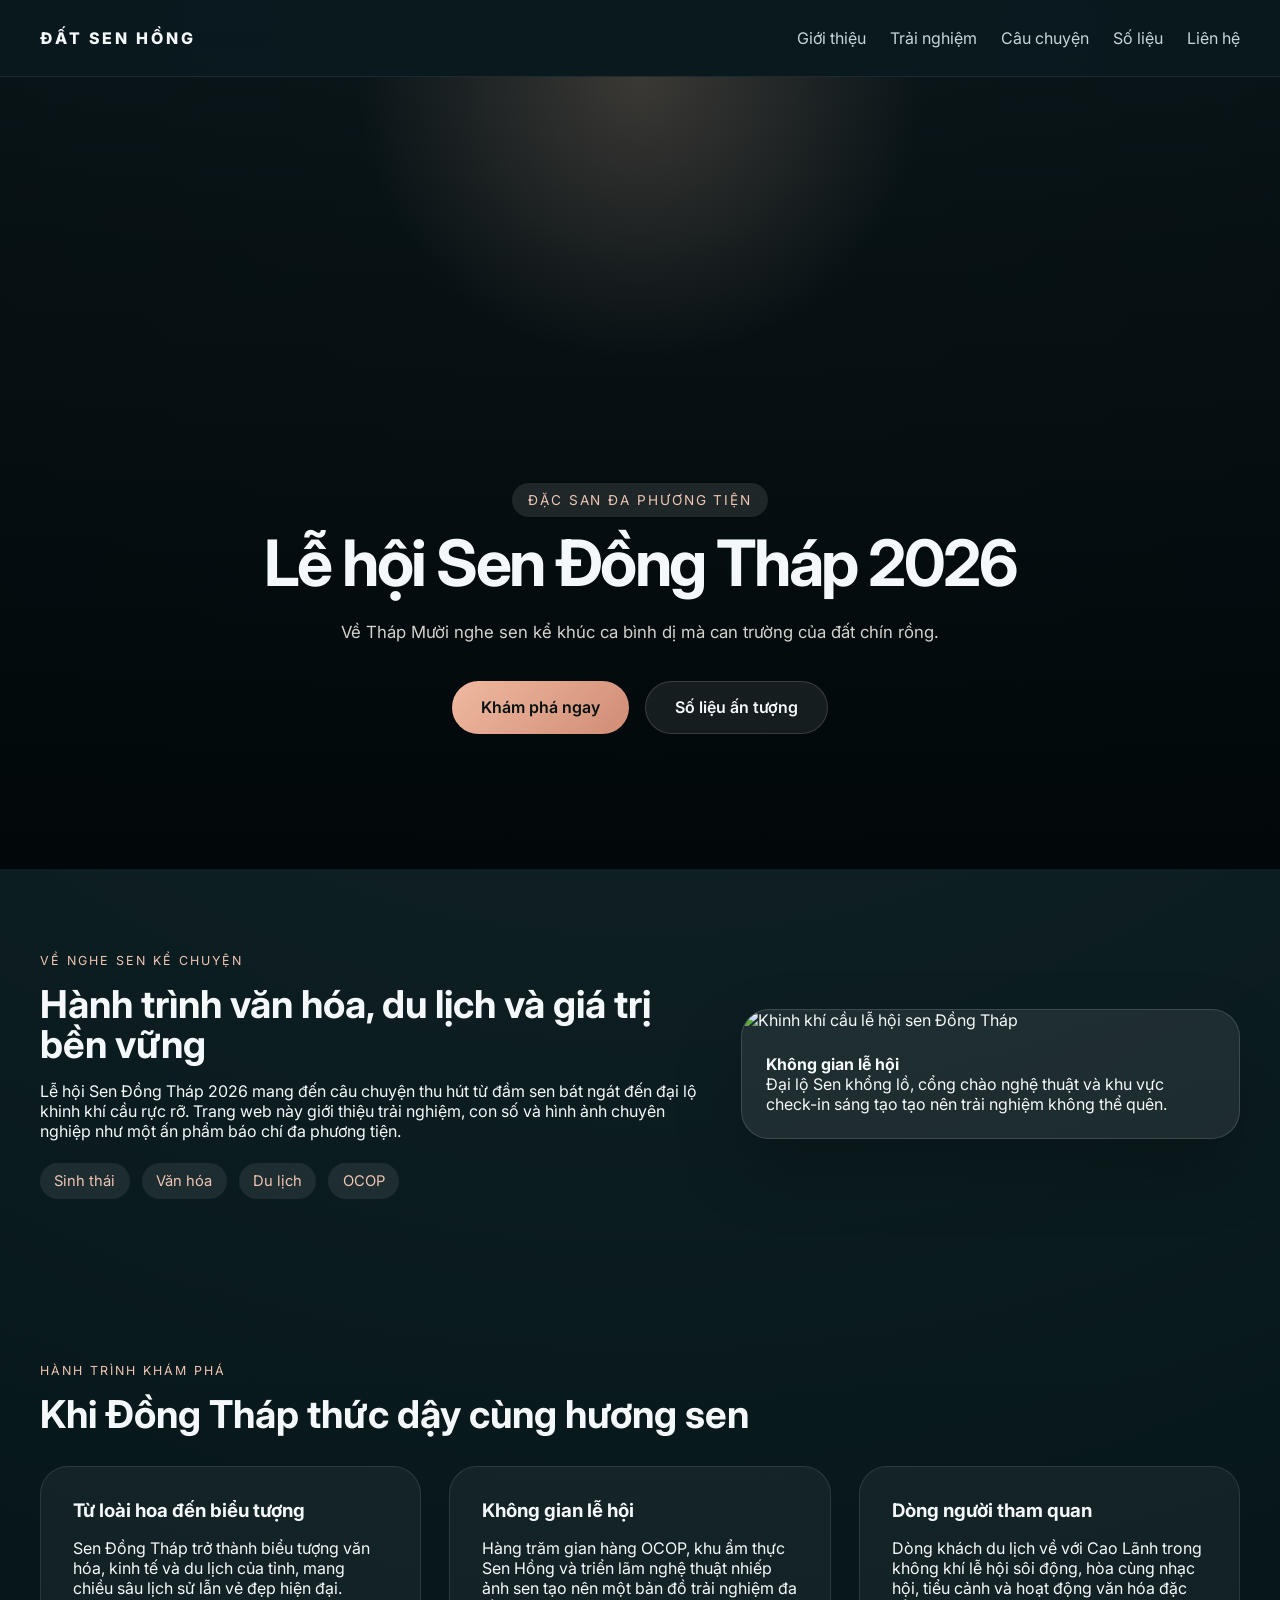
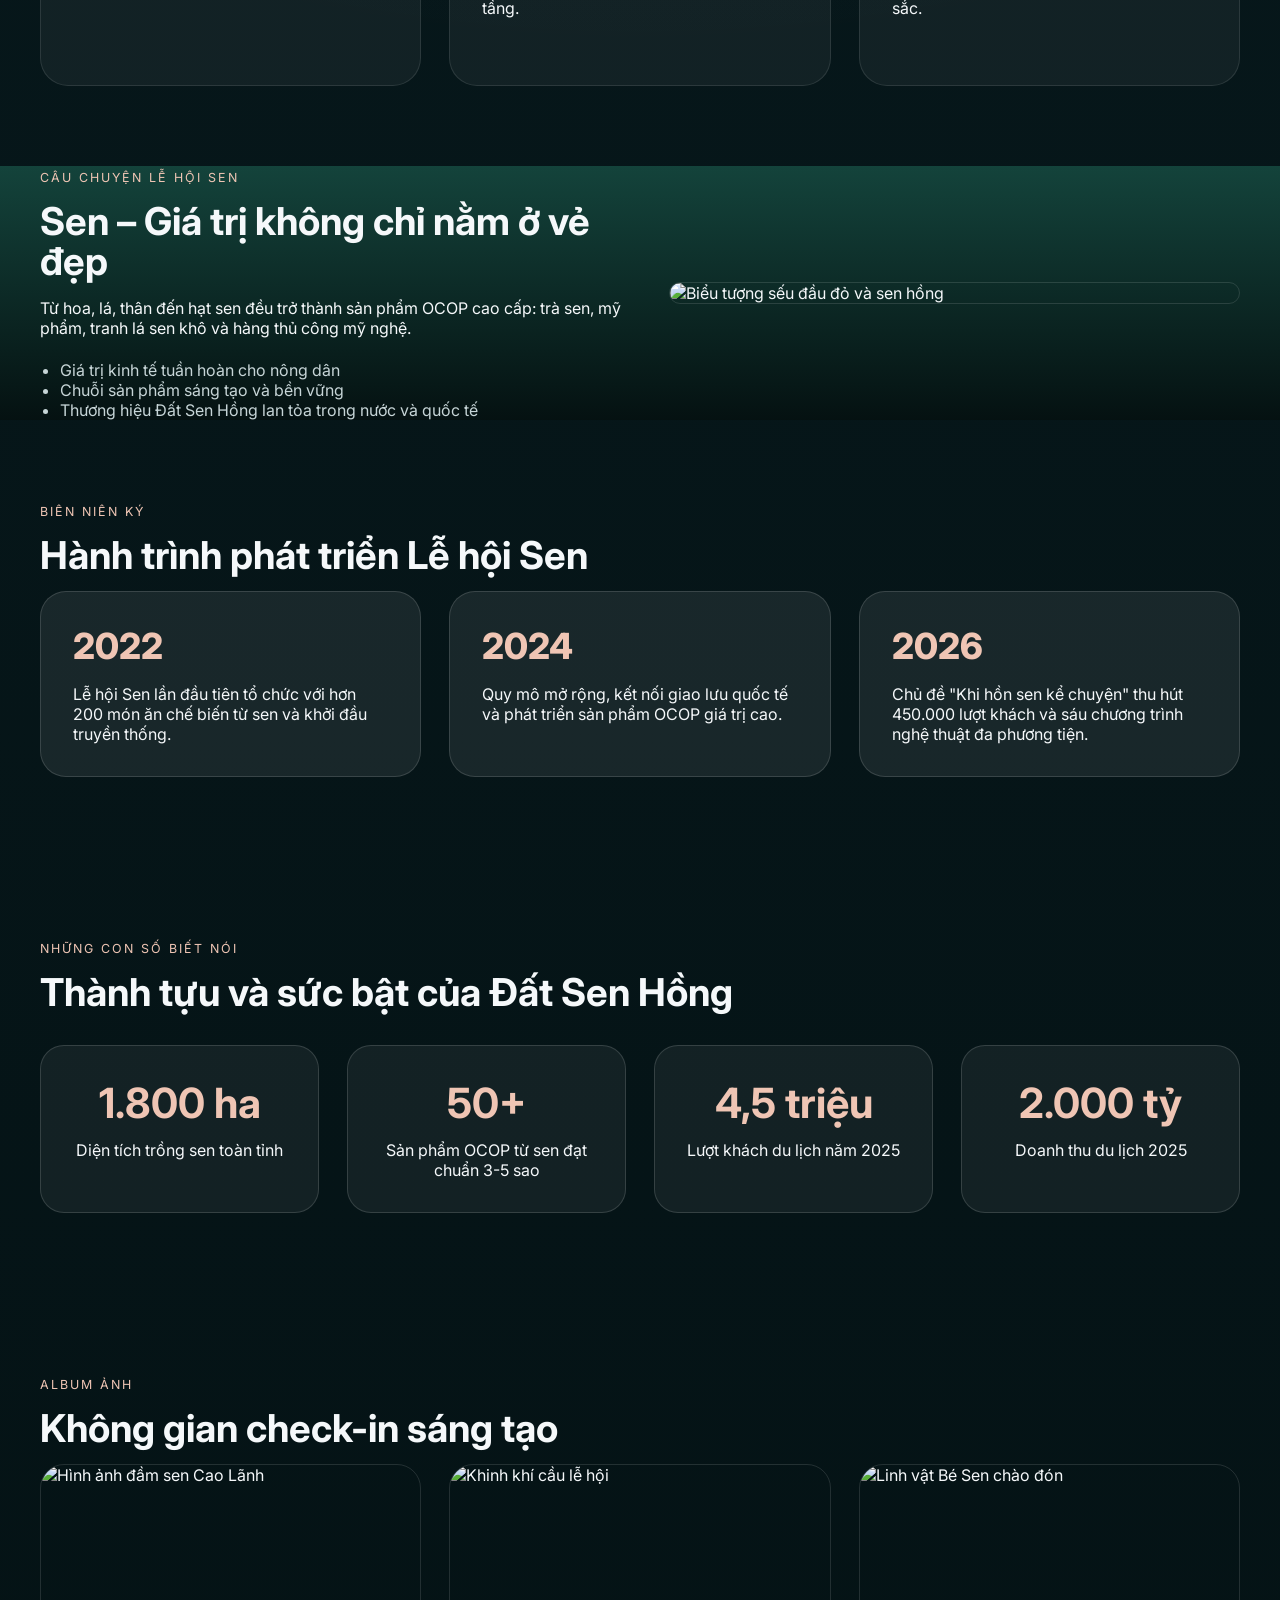
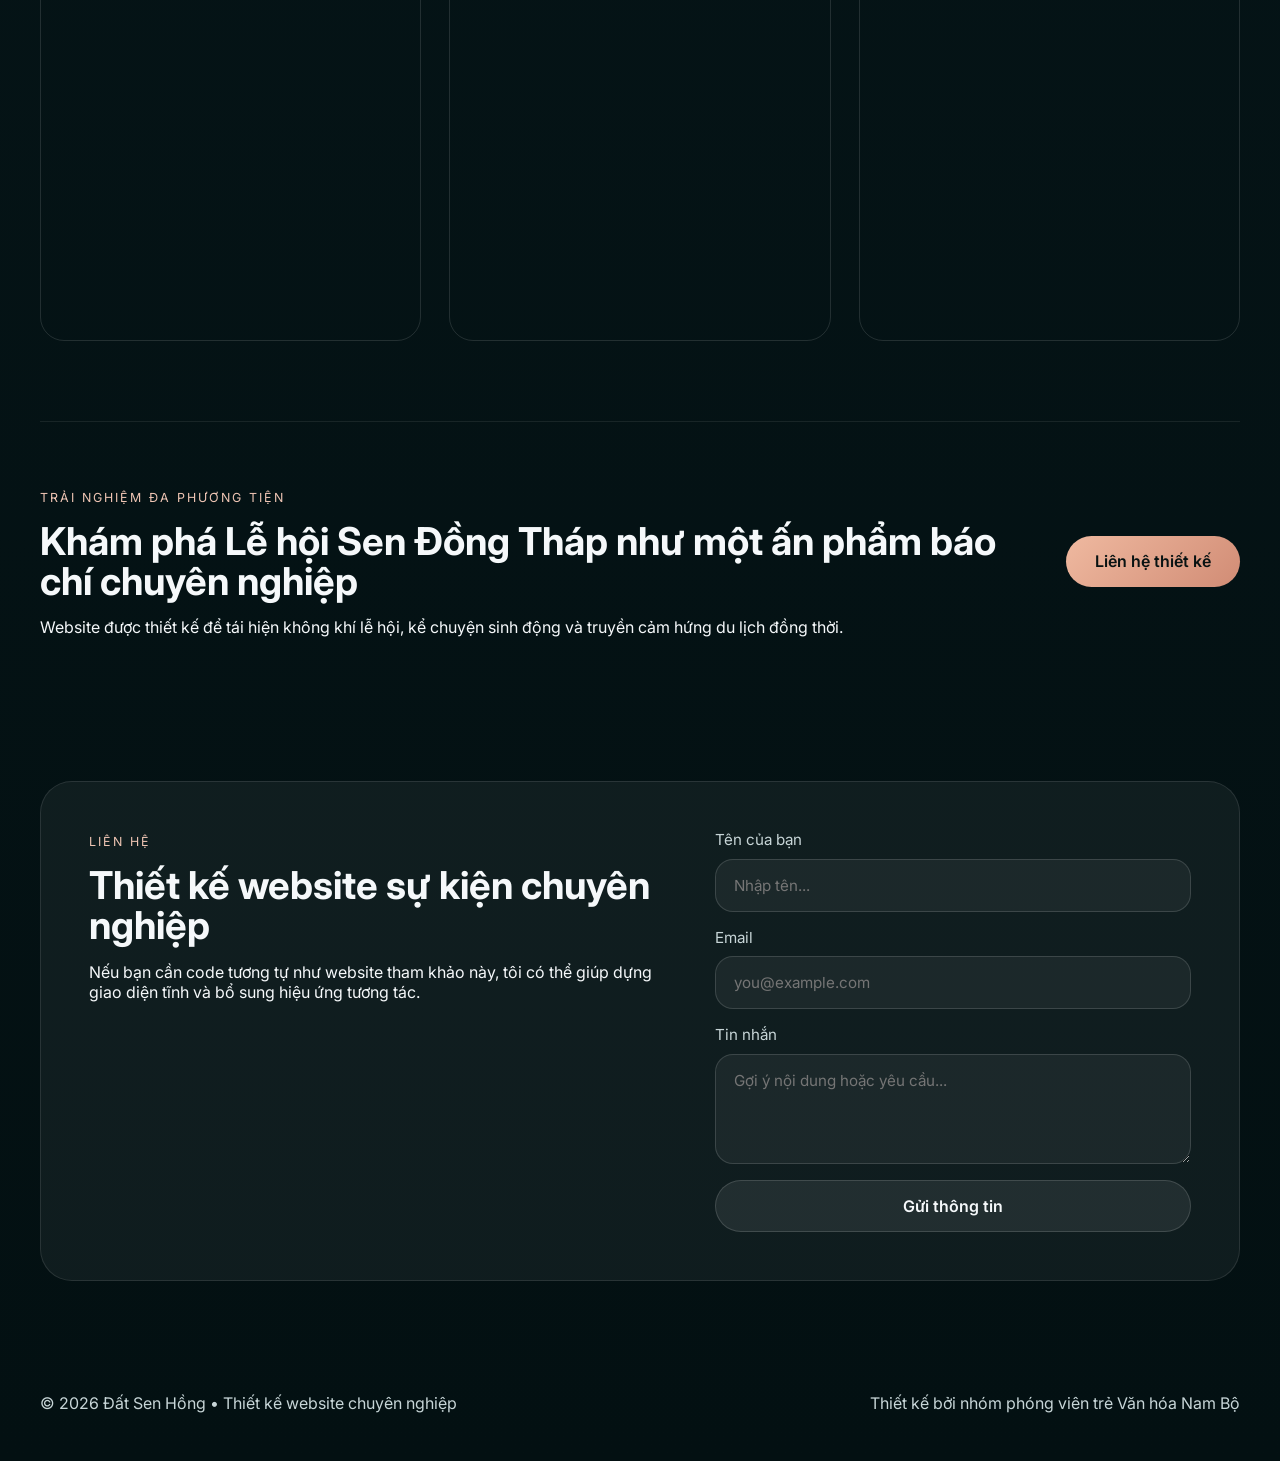
==== index.html @ de58452d "Add files via upload" ====
<!DOCTYPE html>
<html lang="vi">
<head>
  <meta charset="UTF-8" />
  <meta name="viewport" content="width=device-width, initial-scale=1.0" />
  <title>Lễ hội Sen Đồng Tháp 2026</title>
  <link rel="preconnect" href="https://fonts.googleapis.com" />
  <link rel="preconnect" href="https://fonts.gstatic.com" crossorigin />
  <link href="https://fonts.googleapis.com/css2?family=Inter:wght@400;500;600;700;800&display=swap" rel="stylesheet" />
  <link rel="stylesheet" href="styles.css" />
</head>
<body>
  <header class="site-header">
    <div class="container header-inner">
      <a class="brand" href="#top">ĐẤT SEN HỒNG</a>
      <nav class="site-nav" aria-label="Main navigation">
        <a href="#about">Giới thiệu</a>
        <a href="#experience">Trải nghiệm</a>
        <a href="#stories">Câu chuyện</a>
        <a href="#stats">Số liệu</a>
        <a href="#contact">Liên hệ</a>
      </nav>
      <button class="nav-toggle" aria-label="Mở menu">☰</button>
    </div>
  </header>

  <main>
    <section class="hero" id="top">
      <div class="hero-overlay"></div>
      <div class="container hero-content">
        <span class="eyebrow">ĐẶC SAN ĐA PHƯƠNG TIỆN</span>
        <h1>Lễ hội Sen Đồng Tháp 2026</h1>
        <p>Về Tháp Mười nghe sen kể khúc ca bình dị mà can trường của đất chín rồng.</p>
        <div class="hero-actions">
          <a class="button button-primary" href="#about">Khám phá ngay</a>
          <a class="button button-secondary" href="#stats">Số liệu ấn tượng</a>
        </div>
      </div>
    </section>

    <section class="intro container" id="about">
      <div class="intro-grid">
        <div>
          <span class="section-label">Về nghe sen kể chuyện</span>
          <h2>Hành trình văn hóa, du lịch và giá trị bền vững</h2>
          <p>Lễ hội Sen Đồng Tháp 2026 mang đến câu chuyện thu hút từ đầm sen bát ngát đến đại lộ khinh khí cầu rực rỡ. Trang web này giới thiệu trải nghiệm, con số và hình ảnh chuyên nghiệp như một ấn phẩm báo chí đa phương tiện.</p>
          <div class="tag-list">
            <span>Sinh thái</span>
            <span>Văn hóa</span>
            <span>Du lịch</span>
            <span>OCOP</span>
          </div>
        </div>
        <div class="intro-card">
          <img src="https://l-h-i-sen-ng-th-p-2026-286482501225.asia-southeast1.run.app/src/assets/images/lotus_boulevard_balloons_1782563256291.jpg" alt="Khinh khí cầu lễ hội sen Đồng Tháp" />
          <div class="intro-card-text">
            <strong>Không gian lễ hội</strong>
            <p>Đại lộ Sen khổng lồ, cổng chào nghệ thuật và khu vực check-in sáng tạo tạo nên trải nghiệm không thể quên.</p>
          </div>
        </div>
      </div>
    </section>

    <section class="feature container" id="experience">
      <div class="feature-header">
        <span class="section-label">Hành trình khám phá</span>
        <h2>Khi Đồng Tháp thức dậy cùng hương sen</h2>
      </div>
      <div class="feature-cards">
        <article class="card">
          <h3>Từ loài hoa đến biểu tượng</h3>
          <p>Sen Đồng Tháp trở thành biểu tượng văn hóa, kinh tế và du lịch của tỉnh, mang chiều sâu lịch sử lẫn vẻ đẹp hiện đại.</p>
        </article>
        <article class="card">
          <h3>Không gian lễ hội</h3>
          <p>Hàng trăm gian hàng OCOP, khu ẩm thực Sen Hồng và triển lãm nghệ thuật nhiếp ảnh sen tạo nên một bản đồ trải nghiệm đa tầng.</p>
        </article>
        <article class="card">
          <h3>Dòng người tham quan</h3>
          <p>Dòng khách du lịch về với Cao Lãnh trong không khí lễ hội sôi động, hòa cùng nhạc hội, tiểu cảnh và hoạt động văn hóa đặc sắc.</p>
        </article>
      </div>
    </section>

    <section class="story-panel">
      <div class="container story-grid">
        <div>
          <span class="section-label">Câu chuyện Lễ hội Sen</span>
          <h2>Sen – Giá trị không chỉ nằm ở vẻ đẹp</h2>
          <p>Từ hoa, lá, thân đến hạt sen đều trở thành sản phẩm OCOP cao cấp: trà sen, mỹ phẩm, tranh lá sen khô và hàng thủ công mỹ nghệ.</p>
          <ul>
            <li>Giá trị kinh tế tuần hoàn cho nông dân</li>
            <li>Chuỗi sản phẩm sáng tạo và bền vững</li>
            <li>Thương hiệu Đất Sen Hồng lan tỏa trong nước và quốc tế</li>
          </ul>
        </div>
        <div class="story-image">
          <img src="https://l-h-i-sen-ng-th-p-2026-286482501225.asia-southeast1.run.app/src/assets/images/tram_chim_crane_1782563224842.jpg" alt="Biểu tượng sếu đầu đỏ và sen hồng" />
        </div>
      </div>
    </section>

    <section class="timeline container" id="stories">
      <span class="section-label">Biên niên ký</span>
      <h2>Hành trình phát triển Lễ hội Sen</h2>
      <div class="timeline-grid">
        <div class="timeline-item">
          <span>2022</span>
          <p>Lễ hội Sen lần đầu tiên tổ chức với hơn 200 món ăn chế biến từ sen và khởi đầu truyền thống.</p>
        </div>
        <div class="timeline-item">
          <span>2024</span>
          <p>Quy mô mở rộng, kết nối giao lưu quốc tế và phát triển sản phẩm OCOP giá trị cao.</p>
        </div>
        <div class="timeline-item">
          <span>2026</span>
          <p>Chủ đề "Khi hồn sen kể chuyện" thu hút 450.000 lượt khách và sáu chương trình nghệ thuật đa phương tiện.</p>
        </div>
      </div>
    </section>

    <section class="stats container" id="stats">
      <div class="stats-header">
        <span class="section-label">Những con số biết nói</span>
        <h2>Thành tựu và sức bật của Đất Sen Hồng</h2>
      </div>
      <div class="stats-grid">
        <article class="stat-card">
          <strong>1.800 ha</strong>
          <p>Diện tích trồng sen toàn tỉnh</p>
        </article>
        <article class="stat-card">
          <strong>50+</strong>
          <p>Sản phẩm OCOP từ sen đạt chuẩn 3-5 sao</p>
        </article>
        <article class="stat-card">
          <strong>4,5 triệu</strong>
          <p>Lượt khách du lịch năm 2025</p>
        </article>
        <article class="stat-card">
          <strong>2.000 tỷ</strong>
          <p>Doanh thu du lịch 2025</p>
        </article>
      </div>
    </section>

    <section class="gallery container">
      <span class="section-label">Album ảnh</span>
      <h2>Không gian check-in sáng tạo</h2>
      <div class="gallery-grid">
        <img src="https://picsum.photos/seed/gall1/500/650" alt="Hình ảnh đầm sen Cao Lãnh" />
        <img src="https://picsum.photos/seed/gall2/500/650" alt="Khinh khí cầu lễ hội" />
        <img src=" "  " " alt="Linh vật Bé Sen chào đón" />
      </div>
    </section>

    <section class="cta container">
      <div>
        <span class="section-label">Trải nghiệm đa phương tiện</span>
        <h2>Khám phá Lễ hội Sen Đồng Tháp như một ấn phẩm báo chí chuyên nghiệp</h2>
        <p>Website được thiết kế để tái hiện không khí lễ hội, kể chuyện sinh động và truyền cảm hứng du lịch đồng thời.</p>
      </div>
      <a class="button button-primary" href="#contact">Liên hệ thiết kế</a>
    </section>

    <section class="contact container" id="contact">
      <div class="contact-panel">
        <div>
          <span class="section-label">Liên hệ</span>
          <h2>Thiết kế website sự kiện chuyên nghiệp</h2>
          <p>Nếu bạn cần code tương tự như website tham khảo này, tôi có thể giúp dựng giao diện tĩnh và bổ sung hiệu ứng tương tác.</p>
        </div>
        <form class="contact-form">
          <label>
            Tên của bạn
            <input type="text" placeholder="Nhập tên..." />
          </label>
          <label>
            Email
            <input type="email" placeholder="you@example.com" />
          </label>
          <label>
            Tin nhắn
            <textarea rows="4" placeholder="Gợi ý nội dung hoặc yêu cầu..."></textarea>
          </label>
          <button class="button button-secondary" type="submit">Gửi thông tin</button>
        </form>
      </div>
    </section>
  </main>

  <footer class="site-footer">
    <div class="container footer-inner">
      <p>© 2026 Đất Sen Hồng • Thiết kế website chuyên nghiệp</p>
      <p>Thiết kế bởi nhóm phóng viên trẻ Văn hóa Nam Bộ</p>
    </div>
  </footer>
  <script src="script.js"></script>
</body>
</html>
---- styles.css ----
:root {
  color-scheme: dark;
  --bg: #061416;
  --surface: rgba(255, 255, 255, 0.08);
  --surface-strong: rgba(255, 255, 255, 0.12);
  --text: #f5f8fa;
  --muted: #c7d5d7;
  --accent: #d79b8e;
  --accent-strong: #efc5b4;
  --accent-dark: #2a6f54;
  --border: rgba(255, 255, 255, 0.14);
  font-family: 'Inter', system-ui, BlinkMacSystemFont, 'Segoe UI', sans-serif;
}

* {
  box-sizing: border-box;
}

html {
  scroll-behavior: smooth;
}

body {
  margin: 0;
  min-height: 100vh;
  background: radial-gradient(circle at top, rgba(255, 255, 255, 0.06), transparent 36%),
    linear-gradient(180deg, #081a1e 0%, #031012 100%);
  color: var(--text);
}

img {
  max-width: 100%;
  display: block;
}

button,
input,
textarea {
  font: inherit;
}

.container {
  width: min(1200px, calc(100% - 2rem));
  margin: 0 auto;
}

.site-header {
  position: sticky;
  top: 0;
  z-index: 20;
  backdrop-filter: blur(18px);
  background: rgba(7, 22, 27, 0.75);
  border-bottom: 1px solid rgba(255, 255, 255, 0.08);
}

.header-inner {
  display: flex;
  align-items: center;
  justify-content: space-between;
  min-height: 76px;
}

.brand {
  text-decoration: none;
  font-weight: 800;
  letter-spacing: 0.18em;
  text-transform: uppercase;
  color: var(--text);
}

.site-nav {
  display: flex;
  gap: 1.5rem;
}

.site-nav a {
  color: var(--muted);
  text-decoration: none;
  transition: color 0.2s ease;
}

.site-nav a:hover {
  color: var(--accent-strong);
}

.nav-toggle {
  display: none;
  border: none;
  background: none;
  color: var(--text);
  font-size: 1.35rem;
  cursor: pointer;
}

.hero {
  position: relative;
  min-height: 88vh;
  display: grid;
  place-items: center;
  overflow: hidden;
  background: linear-gradient(180deg, rgba(3, 10, 14, 0.6), rgba(1, 7, 9, 0.96)),
    url('https://l-h-i-sen-ng-th-p-2026-286482501225.asia-southeast1.run.app/src/assets/images/lotus_boulevard_balloons_1782563256291.jpg') center/cover no-repeat;
}

.hero::before {
  content: '';
  position: absolute;
  inset: 0;
  background: radial-gradient(circle at top center, rgba(232, 184, 153, 0.22), transparent 28%);
}

.hero-content {
  position: relative;
  text-align: center;
  max-width: 760px;
  z-index: 1;
}

.eyebrow {
  display: inline-flex;
  padding: 0.55rem 1rem;
  border-radius: 999px;
  background: rgba(255, 255, 255, 0.1);
  color: var(--accent-strong);
  font-size: 0.85rem;
  letter-spacing: 0.14em;
  text-transform: uppercase;
  margin-bottom: 1rem;
}

.hero h1 {
  margin: 0;
  font-size: clamp(2.9rem, 5vw, 4.4rem);
  line-height: 0.95;
  letter-spacing: -0.04em;
}

.hero p {
  margin: 1.5rem auto 2rem;
  max-width: 640px;
  color: rgba(247, 243, 237, 0.86);
  line-height: 1.9;
  font-size: 1.05rem;
}

.hero-actions {
  display: flex;
  flex-wrap: wrap;
  justify-content: center;
  gap: 1rem;
}

.button {
  display: inline-flex;
  align-items: center;
  justify-content: center;
  border-radius: 999px;
  padding: 0.95rem 1.8rem;
  text-decoration: none;
  font-weight: 600;
  transition: transform 0.2s ease, box-shadow 0.2s ease;
}

.button:hover {
  transform: translateY(-2px);
}

.button-primary {
  background: linear-gradient(135deg, #efb9a0 0%, #d18c75 100%);
  color: #071212;
}

.button-secondary {
  background: rgba(255, 255, 255, 0.08);
  color: var(--text);
  border: 1px solid rgba(255, 255, 255, 0.14);
}

.section-label {
  display: inline-flex;
  text-transform: uppercase;
  letter-spacing: 0.16em;
  color: var(--accent-strong);
  font-size: 0.78rem;
  margin-bottom: 1rem;
}

h2 {
  margin: 0 0 1rem;
  font-size: clamp(2rem, 3vw, 3rem);
  line-height: 1.05;
}

p {
  margin: 0;
}

.intro,
.feature,
.timeline,
.stats,
.gallery,
.contact {
  padding: 5rem 0;
}

.intro-grid,
.story-grid,
.feature-cards,
.stats-grid,
.gallery-grid,
.timeline-grid {
  display: grid;
  gap: 1.75rem;
}

.intro-grid {
  grid-template-columns: 1.35fr 1fr;
  align-items: center;
}

.intro-card {
  background: var(--surface);
  border: 1px solid var(--border);
  border-radius: 28px;
  overflow: hidden;
  box-shadow: 0 30px 70px rgba(0, 0, 0, 0.2);
}

.intro-card img {
  width: 100%;
  display: block;
}

.intro-card-text {
  padding: 1.5rem;
}

.tag-list {
  display: flex;
  flex-wrap: wrap;
  gap: 0.75rem;
  margin-top: 1.4rem;
}

.tag-list span {
  display: inline-flex;
  padding: 0.55rem 0.9rem;
  border-radius: 999px;
  background: rgba(255, 255, 255, 0.08);
  color: var(--accent-strong);
  font-size: 0.92rem;
}

.feature-header {
  margin-bottom: 2rem;
}

.feature-cards {
  grid-template-columns: repeat(3, minmax(0, 1fr));
}

.card {
  padding: 2rem;
  border-radius: 28px;
  background: rgba(255, 255, 255, 0.05);
  border: 1px solid rgba(255, 255, 255, 0.1);
  min-height: 220px;
}

.card h3 {
  margin-top: 0;
  margin-bottom: 1rem;
}

.story-panel {
  background: linear-gradient(180deg, rgba(22, 75, 65, 0.85), rgba(5, 17, 17, 0.95));
}

.story-grid {
  grid-template-columns: 1fr 0.95fr;
  align-items: center;
}

.story-image img {
  width: 100%;
  border-radius: 28px;
  border: 1px solid rgba(255, 255, 255, 0.12);
}

.story-grid ul {
  margin: 1.4rem 0 0;
  padding-left: 1.25rem;
  list-style: disc;
  color: var(--muted);
}

.timeline-grid {
  grid-template-columns: repeat(3, minmax(0, 1fr));
}

.timeline-item {
  padding: 2rem;
  background: var(--surface);
  border: 1px solid var(--border);
  border-radius: 26px;
}

.timeline-item span {
  display: block;
  font-size: 2.25rem;
  font-weight: 800;
  margin-bottom: 1rem;
  color: var(--accent-strong);
}

.stats-header {
  margin-bottom: 2rem;
}

.stats-grid {
  grid-template-columns: repeat(4, minmax(0, 1fr));
}

.stat-card {
  padding: 2rem;
  background: rgba(255, 255, 255, 0.06);
  border: 1px solid var(--border);
  border-radius: 24px;
  text-align: center;
}

.stat-card strong {
  display: block;
  font-size: 2.6rem;
  margin-bottom: 0.75rem;
  color: var(--accent-strong);
}

.gallery-grid {
  grid-template-columns: repeat(3, minmax(0, 1fr));
}

.gallery-grid img {
  aspect-ratio: 4 / 5;
  object-fit: cover;
  border-radius: 24px;
  border: 1px solid rgba(255, 255, 255, 0.12);
}

.cta {
  display: grid;
  grid-template-columns: 1fr auto;
  align-items: center;
  gap: 2rem;
  padding: 4rem 0;
  border-top: 1px solid rgba(255, 255, 255, 0.08);
}

.contact-panel {
  display: grid;
  grid-template-columns: 1.25fr 1fr;
  gap: 2rem;
  padding: 3rem;
  border-radius: 32px;
  background: rgba(255, 255, 255, 0.05);
  border: 1px solid rgba(255, 255, 255, 0.1);
}

.contact-form {
  display: grid;
  gap: 1rem;
}

.contact-form label {
  display: grid;
  gap: 0.6rem;
  font-size: 0.95rem;
  color: var(--muted);
}

.contact-form input,
.contact-form textarea {
  width: 100%;
  border: 1px solid rgba(255, 255, 255, 0.14);
  border-radius: 18px;
  background: rgba(255, 255, 255, 0.05);
  color: var(--text);
  padding: 1rem 1.1rem;
}

.contact-form input:focus,
.contact-form textarea:focus {
  outline: 2px solid rgba(223, 154, 121, 0.35);
  outline-offset: 2px;
}

.site-footer {
  padding: 2rem 0 3rem;
}

.footer-inner {
  display: flex;
  flex-wrap: wrap;
  gap: 1rem;
  justify-content: space-between;
  align-items: center;
  color: var(--muted);
}

@media (max-width: 960px) {
  .intro-grid,
  .story-grid,
  .cta,
  .contact-panel,
  .feature-cards,
  .timeline-grid,
  .stats-grid,
  .gallery-grid {
    grid-template-columns: 1fr;
  }

  .hero {
    min-height: 76vh;
  }

  .site-nav {
    display: none;
  }

  .nav-toggle {
    display: inline-flex;
  }
}

@media (max-width: 680px) {
  .hero p {
    font-size: 1rem;
  }

  .intro,
  .feature,
  .timeline,
  .stats,
  .gallery,
  .contact {
    padding: 3rem 0;
  }
}
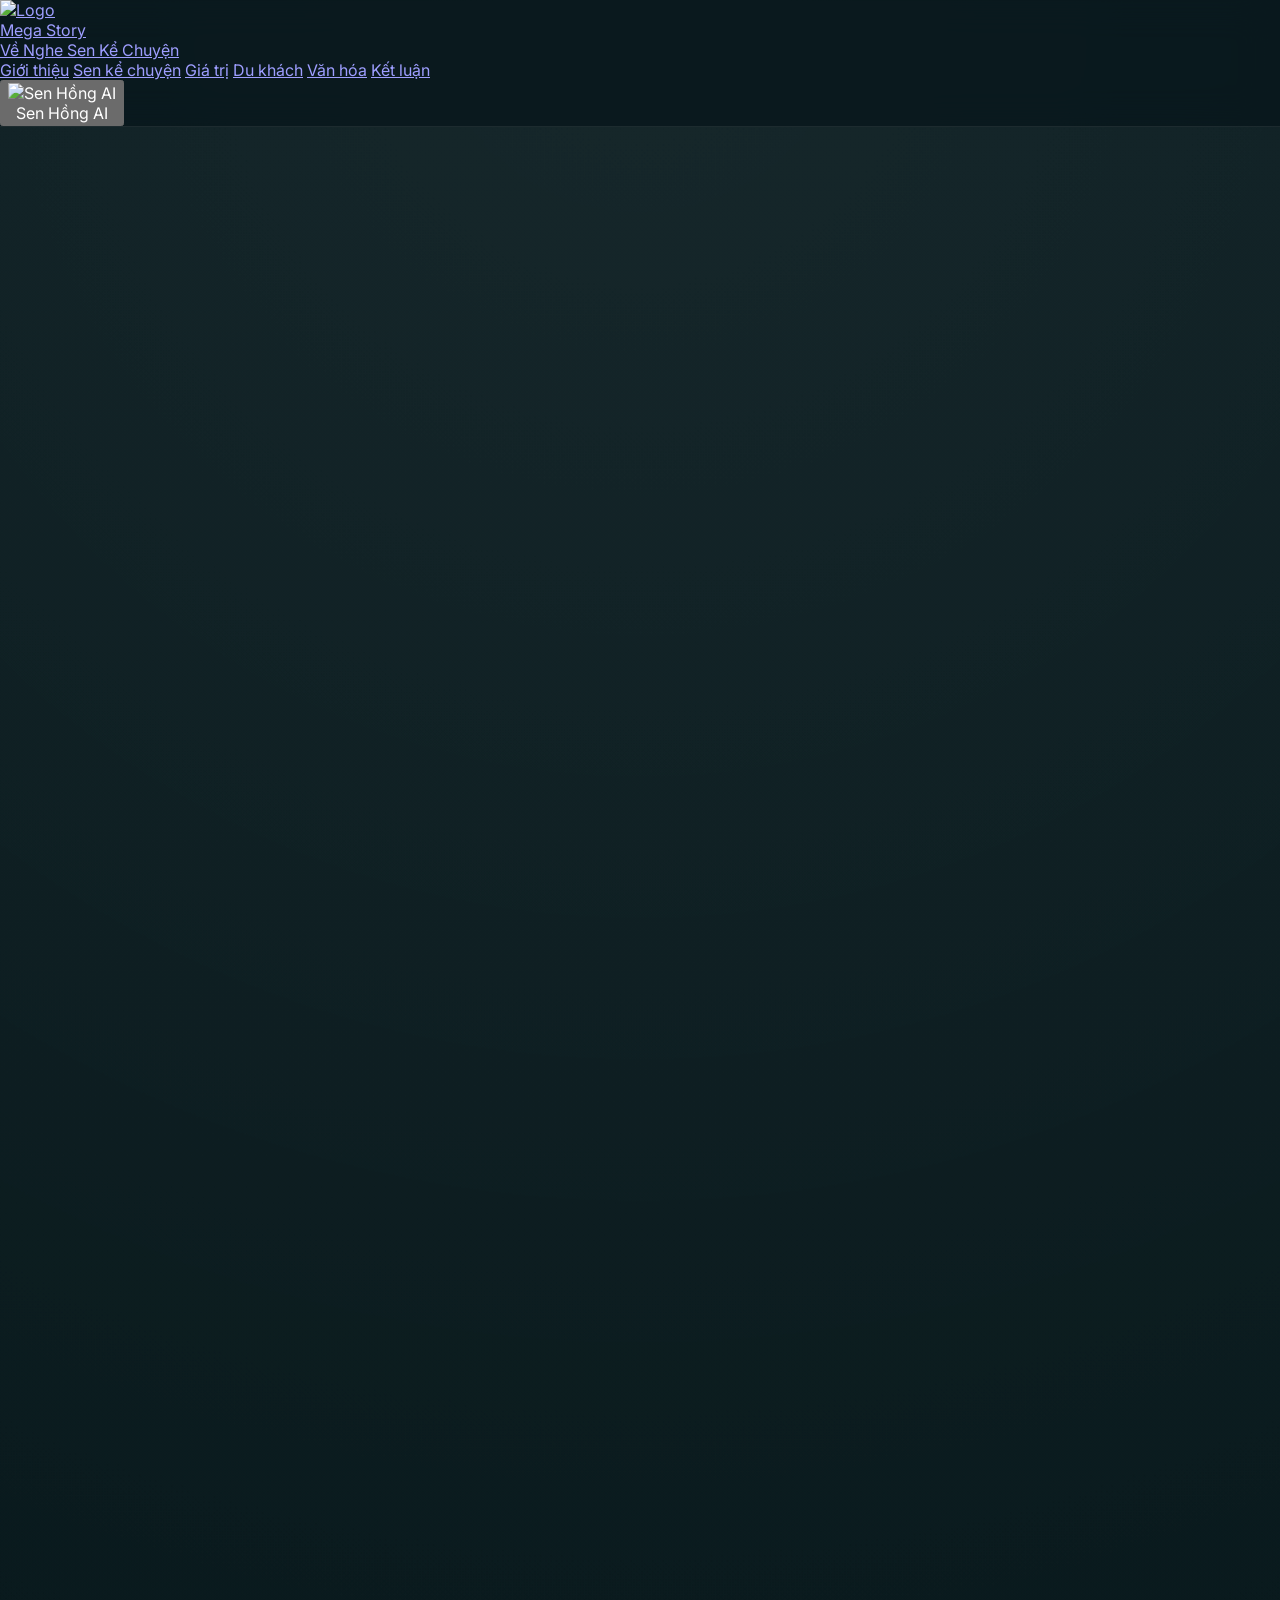
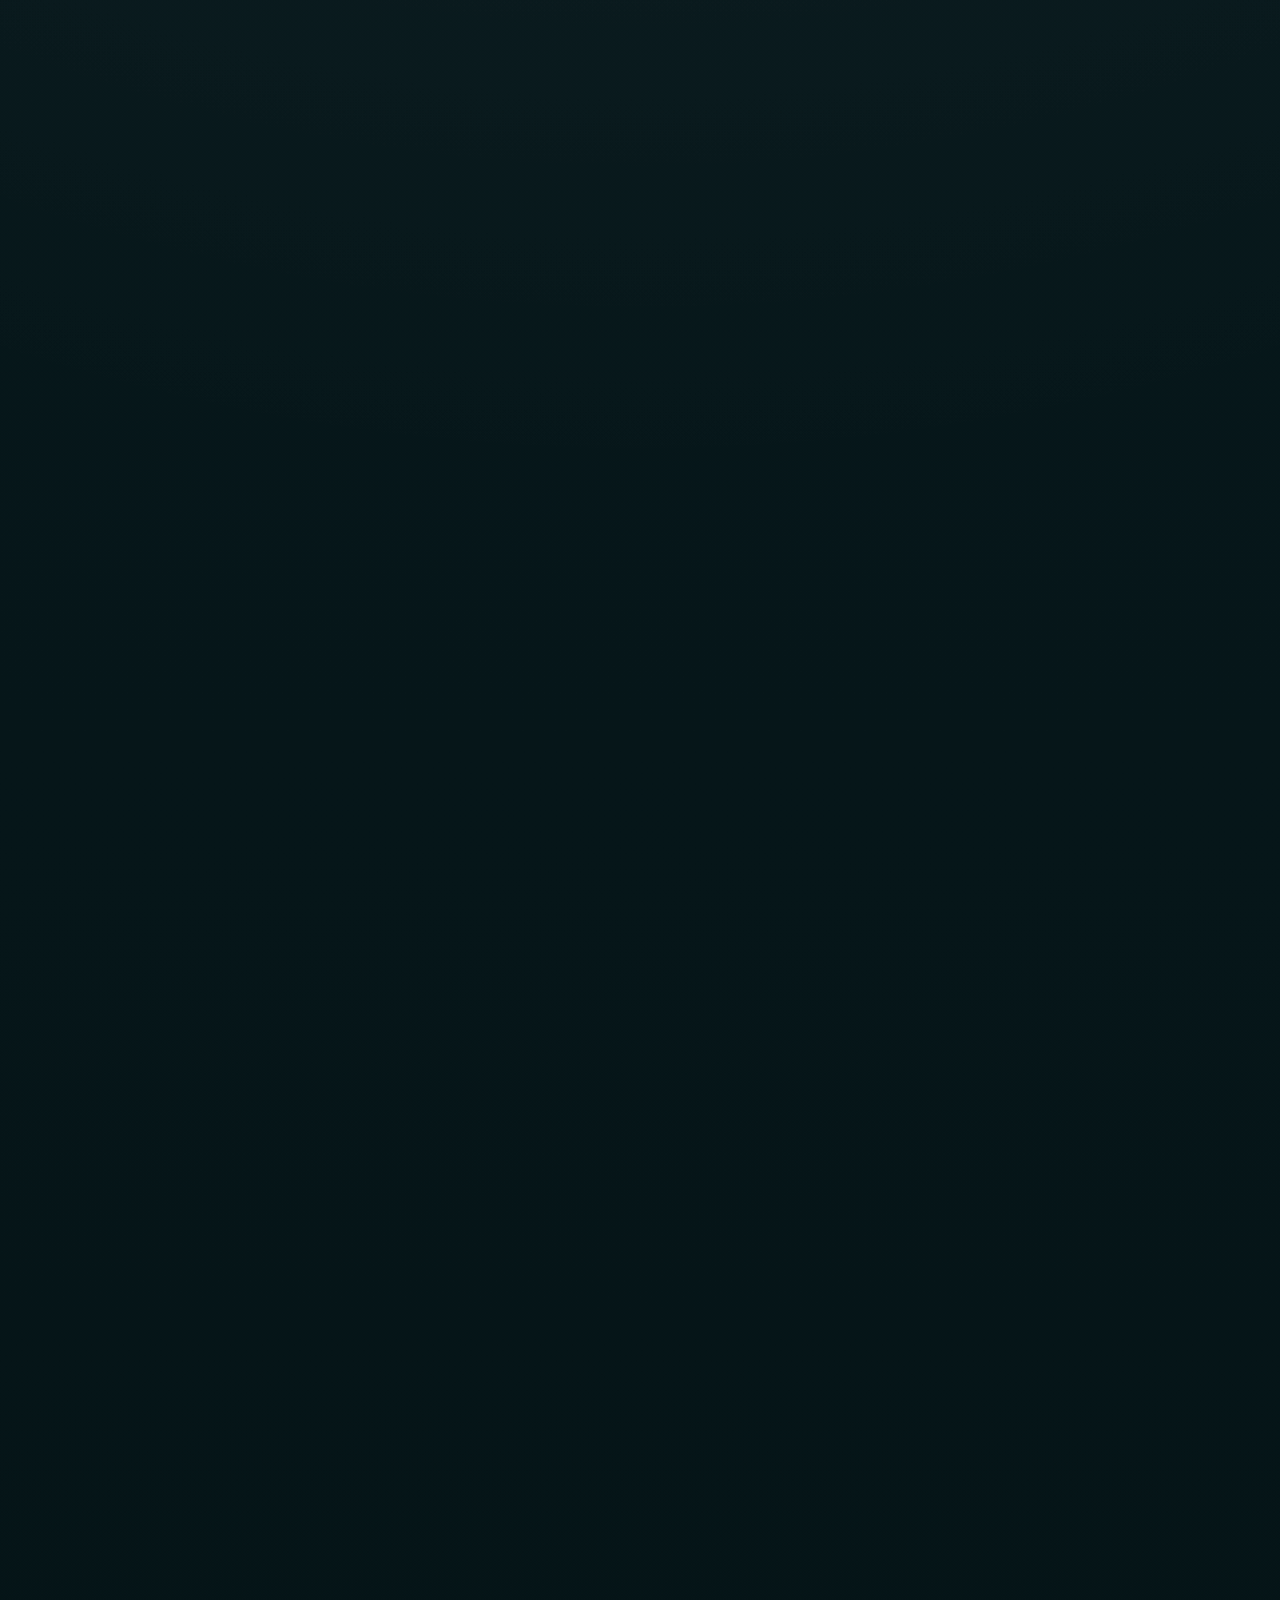
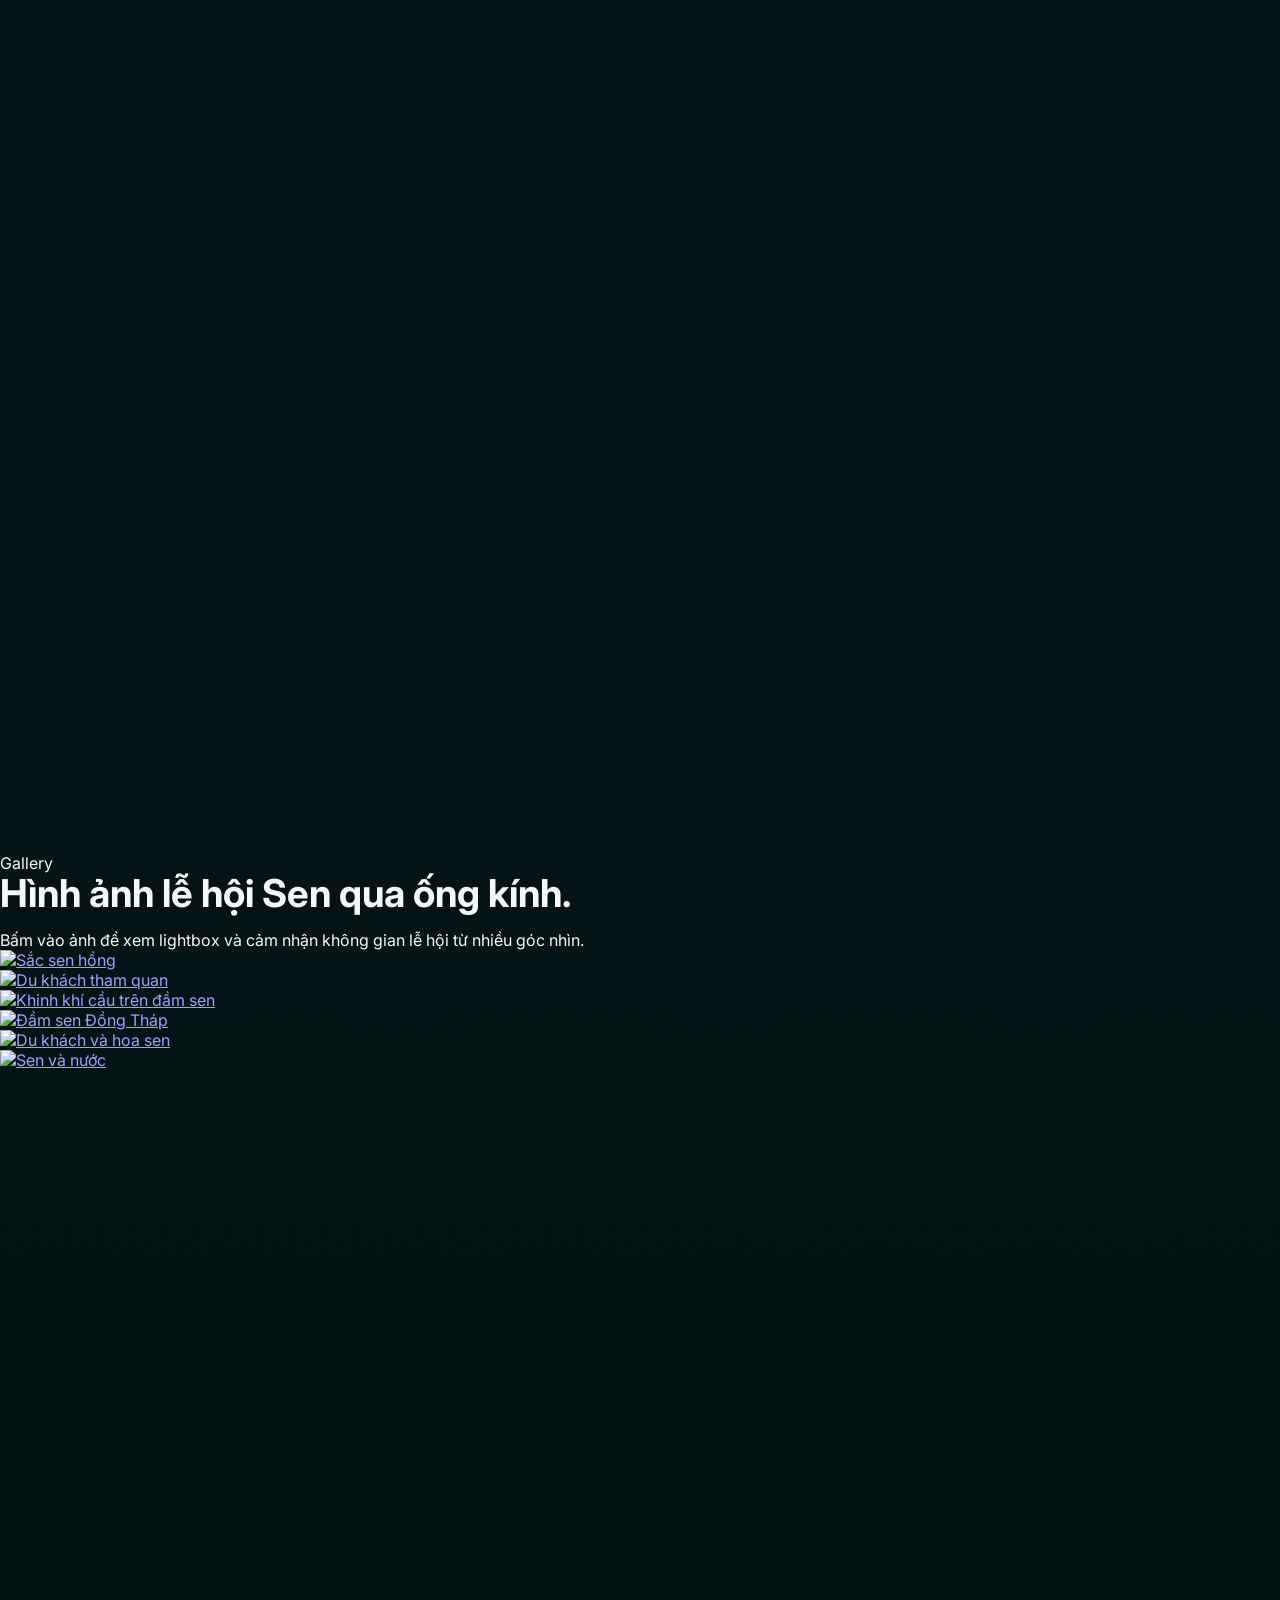
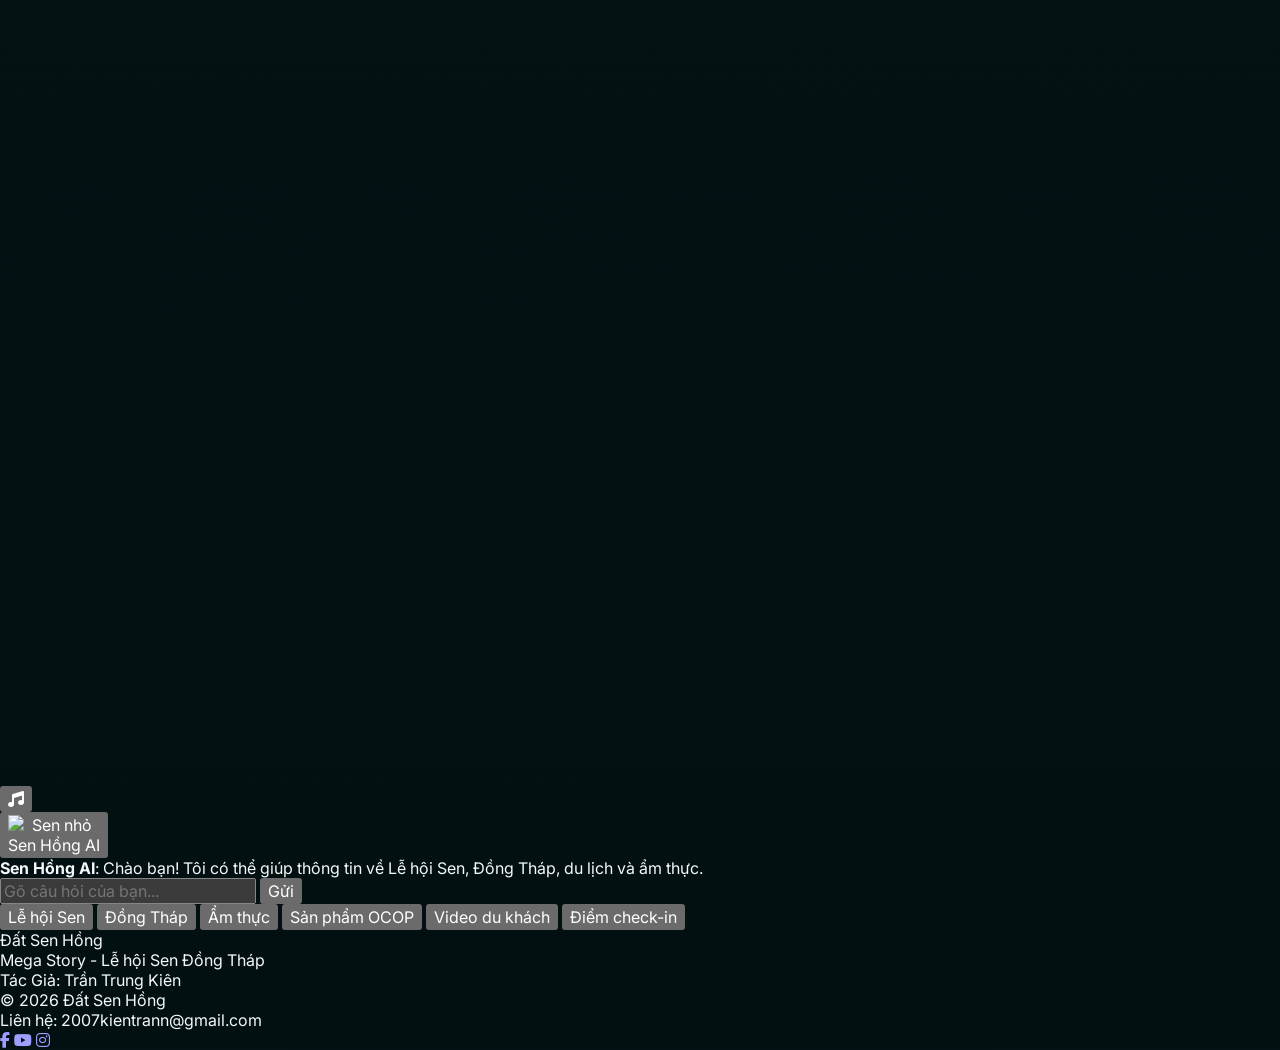
==== commit 39f4e283: "Add files via upload" ====
--- a/index.html
+++ b/index.html
@@ -3,198 +3,565 @@
 <head>
   <meta charset="UTF-8" />
   <meta name="viewport" content="width=device-width, initial-scale=1.0" />
-  <title>Lễ hội Sen Đồng Tháp 2026</title>
+  <title>Về Nghe Sen Kể Chuyện | Mega Story Đồng Tháp</title>
+  <meta name="description" content="Mega Story lễ hội Sen Đồng Tháp 2026 với ảnh, video phỏng vấn du khách và chatbot Sen Hồng AI." />
+  <meta property="og:title" content="Về Nghe Sen Kể Chuyện | Mega Story Đồng Tháp" />
+  <meta property="og:description" content="Một tác phẩm báo chí đa phương tiện về lễ hội Sen Đồng Tháp, văn hóa, du lịch và khát vọng vươn xa." />
+  <meta property="og:image" content="https://images.unsplash.com/photo-1500530855697-b586d89ba3ee?auto=format&fit=crop&w=1200&q=80" />
+  <meta property="og:type" content="article" />
+  <meta property="og:url" content="https://example.com" />
+  <meta name="twitter:card" content="summary_large_image" />
+  <link rel="canonical" href="https://example.com" />
   <link rel="preconnect" href="https://fonts.googleapis.com" />
   <link rel="preconnect" href="https://fonts.gstatic.com" crossorigin />
-  <link href="https://fonts.googleapis.com/css2?family=Inter:wght@400;500;600;700;800&display=swap" rel="stylesheet" />
+  <link href="https://fonts.googleapis.com/css2?family=Playfair+Display:wght@600;700;800&family=Inter:wght@400;500;600&family=Roboto:wght@400;500&display=swap" rel="stylesheet" />
+  <script src="https://cdn.tailwindcss.com"></script>
+  <link rel="stylesheet" href="https://unpkg.com/aos@2.3.4/dist/aos.css" />
+  <link rel="stylesheet" href="https://cdn.jsdelivr.net/npm/lightgallery@2.8.0/css/lightgallery-bundle.min.css" />
+  <link rel="stylesheet" href="https://cdn.jsdelivr.net/npm/@fortawesome/fontawesome-free@6.5.2/css/all.min.css" />
   <link rel="stylesheet" href="styles.css" />
+  <script defer src="https://unpkg.com/aos@2.3.4/dist/aos.js"></script>
+  <script defer src="https://cdn.jsdelivr.net/npm/swiper@10/swiper-bundle.min.js"></script>
+  <script defer src="https://cdn.jsdelivr.net/npm/lightgallery@2.8.0/lightgallery.umd.min.js"></script>
+  <script defer src="https://cdn.jsdelivr.net/npm/lightgallery@2.8.0/plugins/zoom/lg-zoom.umd.min.js"></script>
+  <script defer src="script.js"></script>
+  <script type="application/ld+json">
+  {
+    "@context": "https://schema.org",
+    "@type": "Article",
+    "headline": "Về Nghe Sen Kể Chuyện",
+    "description": "Mega Story lễ hội Sen Đồng Tháp 2026 với ảnh, video phỏng vấn du khách và chatbot Sen Hồng AI.",
+    "image": "https://images.unsplash.com/photo-1500530855697-b586d89ba3ee?auto=format&fit=crop&w=1200&q=80",
+    "author": {
+      "@type": "Person",
+      "name": "Trần Trung Kiên"
+    },
+    "publisher": {
+      "@type": "Organization",
+      "name": "Đất Sen Hồng",
+      "logo": {
+        "@type": "ImageObject",
+        "url": "https://images.unsplash.com/photo-1500530855697-b586d89ba3ee?auto=format&fit=crop&w=1200&q=80"
+      }
+    },
+    "datePublished": "2026-06-28",
+    "mainEntityOfPage": {
+      "@type": "WebPage",
+      "@id": "https://example.com"
+    }
+  }
+  </script>
 </head>
-<body>
-  <header class="site-header">
-    <div class="container header-inner">
-      <a class="brand" href="#top">ĐẤT SEN HỒNG</a>
-      <nav class="site-nav" aria-label="Main navigation">
-        <a href="#about">Giới thiệu</a>
-        <a href="#experience">Trải nghiệm</a>
-        <a href="#stories">Câu chuyện</a>
-        <a href="#stats">Số liệu</a>
-        <a href="#contact">Liên hệ</a>
+<body class="bg-[#FFFDF8] text-[#222222] antialiased">
+  <div class="progress-line fixed top-0 left-0 h-1 bg-[#EC407A] w-0 z-50"></div>
+  <header class="site-header fixed inset-x-0 top-0 z-50 border-b border-[#FFD54F]/30 bg-white/90 backdrop-blur-xl shadow-sm">
+    <div class="mx-auto flex max-w-7xl items-center justify-between px-5 py-4 lg:px-8">
+      <a href="#hero" class="flex items-center gap-3 text-[#2E7D32]">
+        <div class="flex h-14 w-14 items-center justify-center rounded-3xl bg-[#F48FB1]/15 shadow-inner shadow-[#F48FB1]/20 overflow-hidden">
+          <img src="images/z7984440074780_7e6ade2839afa8d5469039758169bd6e.jpg" alt="Logo" class="h-full w-full object-cover" />
+        </div>
+        <div>
+          <p class="text-[0.65rem] uppercase tracking-[0.35em] text-[#4CAF50]">Mega Story</p>
+          <p class="font-semibold text-2xl md:text-3xl leading-tight font-viet-hoa tracking-[0.04em]">Về Nghe Sen Kể Chuyện</p>
+        </div>
+      </a>
+      <nav class="hidden items-center gap-6 lg:flex">
+        <a href="#sapo" class="nav-link">Giới thiệu</a>
+        <a href="#story" class="nav-link">Sen kể chuyện</a>
+        <a href="#economy" class="nav-link">Giá trị</a>
+        <a href="#video" class="nav-link">Du khách</a>
+        <a href="#culture" class="nav-link">Văn hóa</a>
+        <a href="#final" class="nav-link">Kết luận</a>
       </nav>
-      <button class="nav-toggle" aria-label="Mở menu">☰</button>
+      <button class="inline-flex items-center gap-2 rounded-full bg-[#EC407A] px-5 py-2 text-sm font-semibold text-white transition hover:bg-[#F48FB1]" type="button" id="openChat">
+        <img src="images/1617361763-dung-de-be-sen-mot-minh.png" alt="Sen Hồng AI" class="open-chat-icon" />
+        Sen Hồng AI
+      </button>
     </div>
   </header>
 
   <main>
-    <section class="hero" id="top">
-      <div class="hero-overlay"></div>
-      <div class="container hero-content">
-        <span class="eyebrow">ĐẶC SAN ĐA PHƯƠNG TIỆN</span>
-        <h1>Lễ hội Sen Đồng Tháp 2026</h1>
-        <p>Về Tháp Mười nghe sen kể khúc ca bình dị mà can trường của đất chín rồng.</p>
-        <div class="hero-actions">
-          <a class="button button-primary" href="#about">Khám phá ngay</a>
-          <a class="button button-secondary" href="#stats">Số liệu ấn tượng</a>
-        </div>
-      </div>
-    </section>
-
-    <section class="intro container" id="about">
-      <div class="intro-grid">
-        <div>
-          <span class="section-label">Về nghe sen kể chuyện</span>
-          <h2>Hành trình văn hóa, du lịch và giá trị bền vững</h2>
-          <p>Lễ hội Sen Đồng Tháp 2026 mang đến câu chuyện thu hút từ đầm sen bát ngát đến đại lộ khinh khí cầu rực rỡ. Trang web này giới thiệu trải nghiệm, con số và hình ảnh chuyên nghiệp như một ấn phẩm báo chí đa phương tiện.</p>
-          <div class="tag-list">
-            <span>Sinh thái</span>
-            <span>Văn hóa</span>
-            <span>Du lịch</span>
-            <span>OCOP</span>
-          </div>
-        </div>
-        <div class="intro-card">
-          <img src="https://l-h-i-sen-ng-th-p-2026-286482501225.asia-southeast1.run.app/src/assets/images/lotus_boulevard_balloons_1782563256291.jpg" alt="Khinh khí cầu lễ hội sen Đồng Tháp" />
-          <div class="intro-card-text">
-            <strong>Không gian lễ hội</strong>
-            <p>Đại lộ Sen khổng lồ, cổng chào nghệ thuật và khu vực check-in sáng tạo tạo nên trải nghiệm không thể quên.</p>
-          </div>
-        </div>
-      </div>
-    </section>
-
-    <section class="feature container" id="experience">
-      <div class="feature-header">
-        <span class="section-label">Hành trình khám phá</span>
-        <h2>Khi Đồng Tháp thức dậy cùng hương sen</h2>
-      </div>
-      <div class="feature-cards">
-        <article class="card">
-          <h3>Từ loài hoa đến biểu tượng</h3>
-          <p>Sen Đồng Tháp trở thành biểu tượng văn hóa, kinh tế và du lịch của tỉnh, mang chiều sâu lịch sử lẫn vẻ đẹp hiện đại.</p>
-        </article>
-        <article class="card">
-          <h3>Không gian lễ hội</h3>
-          <p>Hàng trăm gian hàng OCOP, khu ẩm thực Sen Hồng và triển lãm nghệ thuật nhiếp ảnh sen tạo nên một bản đồ trải nghiệm đa tầng.</p>
-        </article>
-        <article class="card">
-          <h3>Dòng người tham quan</h3>
-          <p>Dòng khách du lịch về với Cao Lãnh trong không khí lễ hội sôi động, hòa cùng nhạc hội, tiểu cảnh và hoạt động văn hóa đặc sắc.</p>
-        </article>
-      </div>
-    </section>
-
-    <section class="story-panel">
-      <div class="container story-grid">
-        <div>
-          <span class="section-label">Câu chuyện Lễ hội Sen</span>
-          <h2>Sen – Giá trị không chỉ nằm ở vẻ đẹp</h2>
-          <p>Từ hoa, lá, thân đến hạt sen đều trở thành sản phẩm OCOP cao cấp: trà sen, mỹ phẩm, tranh lá sen khô và hàng thủ công mỹ nghệ.</p>
-          <ul>
-            <li>Giá trị kinh tế tuần hoàn cho nông dân</li>
-            <li>Chuỗi sản phẩm sáng tạo và bền vững</li>
-            <li>Thương hiệu Đất Sen Hồng lan tỏa trong nước và quốc tế</li>
-          </ul>
-        </div>
-        <div class="story-image">
-          <img src="https://l-h-i-sen-ng-th-p-2026-286482501225.asia-southeast1.run.app/src/assets/images/tram_chim_crane_1782563224842.jpg" alt="Biểu tượng sếu đầu đỏ và sen hồng" />
-        </div>
-      </div>
-    </section>
-
-    <section class="timeline container" id="stories">
-      <span class="section-label">Biên niên ký</span>
-      <h2>Hành trình phát triển Lễ hội Sen</h2>
-      <div class="timeline-grid">
-        <div class="timeline-item">
-          <span>2022</span>
-          <p>Lễ hội Sen lần đầu tiên tổ chức với hơn 200 món ăn chế biến từ sen và khởi đầu truyền thống.</p>
-        </div>
-        <div class="timeline-item">
-          <span>2024</span>
-          <p>Quy mô mở rộng, kết nối giao lưu quốc tế và phát triển sản phẩm OCOP giá trị cao.</p>
-        </div>
-        <div class="timeline-item">
-          <span>2026</span>
-          <p>Chủ đề "Khi hồn sen kể chuyện" thu hút 450.000 lượt khách và sáu chương trình nghệ thuật đa phương tiện.</p>
-        </div>
-      </div>
-    </section>
-
-    <section class="stats container" id="stats">
-      <div class="stats-header">
-        <span class="section-label">Những con số biết nói</span>
-        <h2>Thành tựu và sức bật của Đất Sen Hồng</h2>
-      </div>
-      <div class="stats-grid">
-        <article class="stat-card">
-          <strong>1.800 ha</strong>
-          <p>Diện tích trồng sen toàn tỉnh</p>
-        </article>
-        <article class="stat-card">
-          <strong>50+</strong>
-          <p>Sản phẩm OCOP từ sen đạt chuẩn 3-5 sao</p>
-        </article>
-        <article class="stat-card">
-          <strong>4,5 triệu</strong>
-          <p>Lượt khách du lịch năm 2025</p>
-        </article>
-        <article class="stat-card">
-          <strong>2.000 tỷ</strong>
-          <p>Doanh thu du lịch 2025</p>
-        </article>
-      </div>
-    </section>
-
-    <section class="gallery container">
-      <span class="section-label">Album ảnh</span>
-      <h2>Không gian check-in sáng tạo</h2>
-      <div class="gallery-grid">
-        <img src="https://picsum.photos/seed/gall1/500/650" alt="Hình ảnh đầm sen Cao Lãnh" />
-        <img src="https://picsum.photos/seed/gall2/500/650" alt="Khinh khí cầu lễ hội" />
-        <img src=" "  " " alt="Linh vật Bé Sen chào đón" />
-      </div>
-    </section>
-
-    <section class="cta container">
-      <div>
-        <span class="section-label">Trải nghiệm đa phương tiện</span>
-        <h2>Khám phá Lễ hội Sen Đồng Tháp như một ấn phẩm báo chí chuyên nghiệp</h2>
-        <p>Website được thiết kế để tái hiện không khí lễ hội, kể chuyện sinh động và truyền cảm hứng du lịch đồng thời.</p>
-      </div>
-      <a class="button button-primary" href="#contact">Liên hệ thiết kế</a>
-    </section>
-
-    <section class="contact container" id="contact">
-      <div class="contact-panel">
-        <div>
-          <span class="section-label">Liên hệ</span>
-          <h2>Thiết kế website sự kiện chuyên nghiệp</h2>
-          <p>Nếu bạn cần code tương tự như website tham khảo này, tôi có thể giúp dựng giao diện tĩnh và bổ sung hiệu ứng tương tác.</p>
-        </div>
-        <form class="contact-form">
-          <label>
-            Tên của bạn
-            <input type="text" placeholder="Nhập tên..." />
-          </label>
-          <label>
-            Email
-            <input type="email" placeholder="you@example.com" />
-          </label>
-          <label>
-            Tin nhắn
-            <textarea rows="4" placeholder="Gợi ý nội dung hoặc yêu cầu..."></textarea>
-          </label>
-          <button class="button button-secondary" type="submit">Gửi thông tin</button>
-        </form>
+    <section id="hero" class="relative min-h-screen overflow-hidden pt-24">
+      <div class="hero-bg absolute inset-0 bg-cover bg-center" style="background-image:url('images/z7982762645031_10e88bdfb62adf165d0a704b2b0fb107 - Sao chép.jpg');"></div>
+      <div class="absolute inset-0 bg-black/40"></div>
+      <div class="absolute inset-0 opacity-70 bg-[radial-gradient(circle_at_top,_rgba(244,143,177,0.35),_transparent_32%)]"></div>
+      <div class="relative mx-auto flex min-h-[calc(100vh-96px)] max-w-7xl items-center px-5 py-24 lg:px-8">
+        <div class="w-full rounded-[32px] border border-white/10 bg-white/10 p-8 shadow-[0_40px_90px_rgba(0,0,0,0.25)] backdrop-blur-xl lg:max-w-3xl" data-aos="fade-up">
+          <span class="inline-flex rounded-full bg-[#FFF1F6]/70 px-4 py-2 text-xs uppercase tracking-[0.28em] text-[#EC407A]">Mega Story</span>
+          <h1 class="mt-8 text-5xl font-[Playfair_Display] leading-[0.95] text-white md:text-6xl xl:text-7xl">Về Nghe Sen Kể Chuyện</h1>
+          <p class="mt-6 max-w-2xl text-base leading-8 text-[#FAFAF8]/90 md:text-lg">Từ lễ hội văn hóa đến khát vọng vươn xa của Đất Sen Hồng — một tác phẩm báo chí đa phương tiện dành cho độc giả muốn cảm nhận trọn vẹn hồn sen.</p>
+          <div class="mt-10 grid gap-4 sm:grid-cols-3">
+            <div class="rounded-[28px] bg-white/10 p-5 text-[#FAFAF8]">
+              <p class="text-[0.75rem] uppercase tracking-[0.24em] text-[#FFD54F]">Tác giả</p>
+              <p class="mt-3 font-semibold">Trần Trung Kiên</p>
+            </div>
+            <div class="rounded-[28px] bg-white/10 p-5 text-[#FAFAF8]">
+              <p class="text-[0.75rem] uppercase tracking-[0.24em] text-[#FFD54F]">Ngày tác nghiệp</p>
+              <p class="mt-3 font-semibold">28/06/2026</p>
+            </div>
+            <div class="rounded-[28px] bg-white/10 p-5 text-[#FAFAF8]">
+              <p class="text-[0.75rem] uppercase tracking-[0.24em] text-[#FFD54F]">Phỏng vấn</p>
+              <p class="mt-3 font-semibold">Video du khách</p>
+            </div>
+          </div>
+          <div class="mt-10 flex flex-col gap-4 sm:flex-row sm:items-center">
+            <a href="#sapo" class="button-primary inline-flex w-full items-center justify-center rounded-full px-8 py-4 text-sm font-semibold uppercase tracking-[0.18em] text-white transition hover:bg-[#FF80AB] sm:w-auto">Khám phá câu chuyện</a>
+            <a href="#sapo" class="inline-flex items-center gap-2 text-sm uppercase tracking-[0.18em] text-[#FFECB3] transition hover:text-white">
+              <i class="fa-solid fa-arrow-down"></i>
+              <span>Scroll</span>
+            </a>
+          </div>
+        </div>
+      </div>
+    </section>
+
+    <section id="quick-info" class="relative bg-[#FFFDF8] py-12">
+      <div class="mx-auto max-w-7xl px-5 lg:px-8" data-aos="fade-up">
+        <div class="rounded-[36px] border border-[#F8BBD0]/35 bg-white p-8 shadow-[0_30px_80px_rgba(244,143,177,0.12)]">
+          <div class="grid gap-4 lg:grid-cols-5">
+            <article class="info-box text-center">
+              <p class="text-sm uppercase tracking-[0.35em] text-[#4CAF50]">Địa điểm</p>
+              <p class="mt-4 text-xl font-semibold text-[#222222]">Cao Lãnh, Đồng Tháp</p>
+            </article>
+            <article class="info-box text-center">
+              <p class="text-sm uppercase tracking-[0.35em] text-[#4CAF50]">Thời gian</p>
+              <p class="mt-4 text-xl font-semibold text-[#222222]">18–21/6/2026</p>
+            </article>
+            <article class="info-box text-center">
+              <p class="text-sm uppercase tracking-[0.35em] text-[#4CAF50]">Chủ đề</p>
+              <p class="mt-4 text-xl font-semibold text-[#222222]">“Về nghe Sen kể chuyện”</p>
+            </article>
+            <article class="info-box text-center">
+              <p class="text-sm uppercase tracking-[0.35em] text-[#4CAF50]">Hoạt động</p>
+              <p class="mt-4 text-xl font-semibold text-[#222222]">30+ sự kiện</p>
+            </article>
+            <article class="info-box text-center">
+              <p class="text-sm uppercase tracking-[0.35em] text-[#4CAF50]">Lượt khách</p>
+              <p class="mt-4 text-xl font-semibold text-[#222222]">500.000+</p>
+            </article>
+          </div>
+          <p class="mt-6 text-right text-xs text-[#555555]">Nguồn tham khảo: Ban Tổ Chức</p>
+        </div>
+      </div>
+    </section>
+
+    <section id="sapo" class="relative bg-[#FFFDF8] py-24">
+      <div class="mx-auto max-w-3xl rounded-[40px] border border-[#F8BBD0]/35 bg-white p-10 shadow-[0_30px_80px_rgba(244,143,177,0.12)]" data-aos="fade-up">
+        <p class="text-center text-sm uppercase tracking-[0.35em] text-[#4CAF50]">Sapo</p>
+        <h2 class="mt-6 text-center text-4xl font-[Playfair_Display] leading-[1.05] text-[#222222] md:text-5xl">Một mega story báo chí về lễ hội Sen Đồng Tháp — nơi văn hóa và khát vọng vươn xa giao thoa.</h2>
+        <p class="mt-8 text-center text-xl leading-9 text-[#555555]">Bài viết này là hành trình đi qua những làng sen, phóng sự du lịch, giá trị kinh tế và trải nghiệm đời thực của du khách. Mỗi phần là một khoảnh khắc ghi lại linh hồn Đồng Tháp.</p>
+      </div>
+    </section>
+
+    <section id="story" class="relative overflow-hidden py-24">
+      <div class="mx-auto max-w-7xl px-5 lg:px-8">
+        <div class="grid gap-10 lg:grid-cols-[1.1fr_0.9fr] lg:items-end">
+          <div class="space-y-8" data-aos="fade-right">
+            <p class="inline-flex items-center gap-3 rounded-full bg-[#F48FB1]/10 px-4 py-2 text-sm font-semibold uppercase tracking-[0.24em] text-[#EC407A]">Sen kể chuyện</p>
+            <h2 class="text-4xl font-[Playfair_Display] leading-tight text-[#222222] md:text-5xl">Sen là âm thanh, là mảng màu và là câu chuyện của một vùng đất giàu bản sắc.</h2>
+            <p class="max-w-2xl text-lg leading-8 text-[#555555]">Một đầm sen mở ra bức tranh sinh thái, một lễ hội gợi nhớ ký ức, và những người kể chuyện hôm nay truyền đi khát vọng Đồng Tháp vươn ra thế giới.</p>
+          </div>
+          <div class="relative overflow-hidden rounded-[36px] bg-[#F48FB1]/10 shadow-[0_30px_90px_rgba(244,143,177,0.2)]" data-aos="zoom-in">
+            <!-- PLACEHOLDER 02: ảnh nội dung 1 -->
+            <img src="images/z7982860682186_f82edab3d032e5729eee9a74a5547df0.jpg" alt="Đầm sen Đồng Tháp" class="h-full w-full object-cover" loading="lazy" />
+            <div class="absolute inset-x-0 bottom-0 bg-gradient-to-t from-black/80 to-transparent p-8 text-white">
+              <h3 class="mt-3 text-2xl font-semibold">Mùa sen hồng trải dài đến chân trời.</h3>
+            </div>
+          </div>
+        </div>
+
+        <div class="mt-16 grid gap-8 lg:grid-cols-3">
+          <article class="info-box" data-aos="fade-up" data-aos-delay="100">
+            <div class="icon-box bg-[#FFC107]/15 text-[#FFB300]"><i class="fa-solid fa-seedling"></i></div>
+            <h3 class="mt-4 text-xl font-semibold text-[#222222]">Chủ đề</h3>
+            <p class="mt-3 text-[#555555]">Lễ hội Sen Đồng Tháp 2026 khắc họa tinh thần ăn sâu trong đời sống nông nghiệp và bản sắc vùng miền.</p>
+          </article>
+          <article class="info-box" data-aos="fade-up" data-aos-delay="200">
+            <div class="icon-box bg-[#4CAF50]/15 text-[#2E7D32]"><i class="fa-solid fa-clock"></i></div>
+            <h3 class="mt-4 text-xl font-semibold text-[#222222]">Thời gian</h3>
+            <p class="mt-3 text-[#555555]">18 - 21 tháng 6/2026, xuyên suốt một tuần lễ dòng sen và các hoạt động du lịch đặc sắc.</p>
+          </article>
+          <article class="info-box" data-aos="fade-up" data-aos-delay="300">
+            <div class="icon-box bg-[#F48FB1]/15 text-[#EC407A]"><i class="fa-solid fa-location-dot"></i></div>
+            <h3 class="mt-4 text-xl font-semibold text-[#222222]">Địa điểm</h3>
+            <p class="mt-3 text-[#555555]">Cao Lãnh, Đồng Tháp — vùng đất sen hồng và văn hóa Nam Bộ đậm đà.</p>
+          </article>
+        </div>
+      </div>
+    </section>
+
+    <section id="timeline" class="section-pane bg-[#FAFAF8] py-24">
+      <div class="mx-auto max-w-6xl px-5 lg:px-8">
+        <div class="grid gap-12 lg:grid-cols-[0.9fr_1.1fr] lg:items-center">
+          <div data-aos="fade-right">
+            <p class="uppercase tracking-[0.35em] text-[#4CAF50]">Timeline</p>
+            <h2 class="mt-4 text-4xl font-[Playfair_Display] leading-tight text-[#222222]">Những dấu ấn của Lễ hội Sen Đồng Tháp lần III</h2>
+            <p class="mt-6 text-[#555555]">Lễ hội Sen Đồng Tháp lần thứ III diễn ra từ 18/06 đến 21/06/2026 tại Quảng trường Văn Miếu, Cao Lãnh, với chủ đề “Về nghe Sen kể chuyện”.</p>
+            <div class="timeline mt-10">
+              <div class="timeline-item" data-aos="fade-up" data-aos-delay="100">
+                <span>18/06</span>
+                <h4 class="mt-3 text-lg font-semibold text-[#222222]">Lễ khai mạc</h4>
+                <p class="mt-2 text-[#555555]">Quảng trường Văn Miếu, Cao Lãnh</p>
+                <ul class="mt-4 space-y-2 text-[#555555] list-disc list-inside">
+                  <li>Lễ khai mạc chính thức</li>
+                  <li>Chương trình nghệ thuật đặc sắc</li>
+                  <li>Trình diễn ánh sáng - mapping 3D</li>
+                  <li>Biểu diễn văn hóa, nghệ thuật</li>
+                  <li>Giới thiệu không gian lễ hội</li>
+                </ul>
+              </div>
+              <div class="timeline-item" data-aos="fade-up" data-aos-delay="200">
+                <span>19/06</span>
+                <h4 class="mt-3 text-lg font-semibold text-[#222222]">Không gian văn hóa Sen</h4>
+                <p class="mt-2 text-[#555555]">Công viên Văn Miếu và các tuyến đường</p>
+                <ul class="mt-4 space-y-2 text-[#555555] list-disc list-inside">
+                  <li>Lễ hội Ẩm thực Sen</li>
+                  <li>Không gian văn hóa Sen</li>
+                  <li>Triển lãm, trưng bày sản phẩm OCOP</li>
+                  <li>Quảng bá, xúc tiến du lịch</li>
+                  <li>Các hoạt động cộng đồng</li>
+                </ul>
+              </div>
+              <div class="timeline-item" data-aos="fade-up" data-aos-delay="300">
+                <span>20/06</span>
+                <h4 class="mt-3 text-lg font-semibold text-[#222222]">Hội nghị - Kết nối - Hợp tác</h4>
+                <p class="mt-2 text-[#555555]">Trung tâm Hội nghị tỉnh Đồng Tháp</p>
+                <ul class="mt-4 space-y-2 text-[#555555] list-disc list-inside">
+                  <li>Hội nghị kết nối giao thương</li>
+                  <li>Diễn đàn kinh tế xanh</li>
+                  <li>Xúc tiến đầu tư</li>
+                  <li>Kết nối phát triển ngành hàng sen</li>
+                  <li>Kết nối du lịch</li>
+                </ul>
+              </div>
+              <div class="timeline-item" data-aos="fade-up" data-aos-delay="400">
+                <span>21/06</span>
+                <h4 class="mt-3 text-lg font-semibold text-[#222222]">Lễ bế mạc</h4>
+                <p class="mt-2 text-[#555555]">Quảng trường Văn Miếu, Cao Lãnh</p>
+                <ul class="mt-4 space-y-2 text-[#555555] list-disc list-inside">
+                  <li>Lễ bế mạc</li>
+                  <li>Chương trình nghệ thuật đặc sắc</li>
+                  <li>Tổng kết và tôn vinh</li>
+                  <li>Giao lưu cộng đồng</li>
+                  <li>Hướng tới tương lai</li>
+                </ul>
+              </div>
+            </div>
+          </div>
+          <div class="relative overflow-hidden rounded-[36px] bg-[#F8BBD0]/15 p-6 shadow-[0_30px_80px_rgba(244,143,177,0.18)]" data-aos="zoom-in">
+            <!-- PLACEHOLDER 03: ảnh nội dung 2 -->
+            <img src="images/time line lễ hội sen.png" alt="Timeline Lễ hội Sen Đồng Tháp" class="h-full w-full object-cover" loading="lazy" />
+          </div>
+        </div>
+      </div>
+    </section>
+
+    <section id="infographic" class="section-pane py-24">
+      <div class="mx-auto max-w-7xl px-5 lg:px-8">
+        <div class="grid gap-12 lg:grid-cols-[0.95fr_1.05fr] lg:items-start">
+          <div class="rounded-[36px] bg-[#4CAF50]/10 p-8 shadow-[0_25px_75px_rgba(76,175,80,0.12)]" data-aos="fade-right">
+            <p class="uppercase tracking-[0.35em] text-[#2E7D32]">Infographic</p>
+            <h2 class="mt-5 text-4xl font-[Playfair_Display] leading-tight text-[#222222]">Số liệu chính thức của Lễ hội Sen Đồng Tháp 2026</h2>
+            <p class="mt-6 text-[#555555]">Lễ hội năm nay ghi nhận quy mô lớn với nhiều hoạt động triển lãm, ẩm thực, trình diễn và xúc tiến thương mại.</p>
+            <div class="grid gap-4 md:grid-cols-2">
+              <div class="infographic-card"><i class="fa-solid fa-users"></i><strong>700.000</strong><p>lượt khách tham quan lễ hội theo thống kê sơ bộ từ 18/06 đến 21/06/2026.</p></div>
+              <div class="infographic-card"><i class="fa-solid fa-calendar-days"></i><strong>4</strong><p>ngày diễn ra lễ hội tại Quảng trường Văn Miếu, thành phố Cao Lãnh.</p></div>
+              <div class="infographic-card"><i class="fa-solid fa-building"></i><strong>126</strong><p>đơn vị, doanh nghiệp tham gia triển lãm ngành hàng sen và sản phẩm OCOP.</p></div>
+              <div class="infographic-card"><i class="fa-solid fa-person-dress"></i><strong>2.000+</strong><p>tà áo dài sen diễu hành tạo hình đóa sen khổng lồ, xác lập kỷ lục mới.</p></div>
+              <div class="infographic-card"><i class="fa-solid fa-utensils"></i><strong>Ẩm thực nghệ thuật</strong><p>Phố ẩm thực sen và đường Sen nghệ thuật kết hợp trải nghiệm văn hóa vùng miền.</p></div>
+              <div class="infographic-card"><i class="fa-solid fa-handshake"></i><strong>Xúc tiến thương mại</strong><p>Hội thảo “Từ ngành hàng Sen đến hệ sinh thái kinh tế Sen” kết nối cung cầu hiệu quả.</p></div>
+            </div>
+          </div>
+          <div class="grid gap-6">
+            <div class="feature-quote" data-aos="fade-up">
+              <p class="text-sm uppercase tracking-[0.35em] text-[#4CAF50]">Giá trị kinh tế</p>
+              <h3 class="mt-4 text-3xl font-semibold text-[#222222]">Du lịch kết nối chuỗi giá trị nông nghiệp và sản phẩm sen bản địa.</h3>
+              <p class="mt-4 text-[#555555]">Lễ hội tạo nền tảng thương mại, nâng cao giá trị thương hiệu sen và thúc đẩy đầu tư vào nông nghiệp, du lịch và văn hóa.</p>
+            </div>
+            <div class="grid gap-6 sm:grid-cols-2">
+              <article class="economy-card" data-aos="fade-up" data-aos-delay="100">
+                <span class="text-2xl font-semibold text-[#EC407A]">126</span>
+                <p class="mt-3 text-[#555555]">đơn vị tham gia triển lãm, đem đến sản phẩm OCOP, thủ công và dịch vụ du lịch.</p>
+              </article>
+              <article class="economy-card" data-aos="fade-up" data-aos-delay="200">
+                <span class="text-2xl font-semibold text-[#4CAF50]">2.000+</span>
+                <p class="mt-3 text-[#555555]">tà áo dài sen tham gia diễu hành, tạo nên tượng đài hoa sen sống động.</p>
+              </article>
+            </div>
+          </div>
+        </div>
+      </div>
+    </section>
+
+    <section id="economy" class="section-pane bg-[#FDFCF9] py-24">
+      <div class="mx-auto max-w-7xl px-5 lg:px-8">
+        <div class="grid gap-12 lg:grid-cols-[0.95fr_1.05fr] lg:items-center">
+          <div class="rounded-[36px] bg-white p-10 shadow-[0_30px_80px_rgba(0,0,0,0.08)]" data-aos="fade-right">
+            <p class="uppercase tracking-[0.3em] text-[#4CAF50]">Giá trị kinh tế</p>
+            <h2 class="mt-5 text-4xl font-[Playfair_Display] leading-tight text-[#222222]">Hành trình chuyển hóa sen thành sản phẩm, du lịch và thương hiệu.</h2>
+            <p class="mt-6 text-lg leading-8 text-[#555555]">Từ bông sen tới sản phẩm OCOP, từ ẩm thực tới trải nghiệm check-in, Đồng Tháp xây dựng một hệ sinh thái kinh tế bền vững.</p>
+            <ul class="mt-8 grid gap-4 text-[#555555]">
+              <li class="flex items-start gap-3"><span class="mt-1 text-[#EC407A]"><i class="fa-solid fa-check"></i></span><span>Phát triển dòng sản phẩm sen chất lượng cao và quà lưu niệm du lịch.</span></li>
+              <li class="flex items-start gap-3"><span class="mt-1 text-[#EC407A]"><i class="fa-solid fa-check"></i></span><span>Xây dựng thương hiệu địa phương gắn với thông điệp văn hóa và bền vững.</span></li>
+              <li class="flex items-start gap-3"><span class="mt-1 text-[#EC407A]"><i class="fa-solid fa-check"></i></span><span>Kết nối điểm đến du lịch với cộng đồng nông dân và sản phẩm địa phương.</span></li>
+            </ul>
+          </div>
+          <div class="relative overflow-hidden rounded-[36px] bg-[#FFF5E1] shadow-[0_30px_80px_rgba(244,143,177,0.16)]" data-aos="zoom-in">
+            <!-- PLACEHOLDER 04: ảnh nội dung 3 -->
+            <img src="images/z7982763209058_9af14fdb4051fd663edb25625ffa1f83.jpg" alt="Sản phẩm OCOP từ sen" class="h-full min-h-[420px] w-full object-cover" loading="lazy" />
+          </div>
+        </div>
+      </div>
+    </section>
+
+    <section id="video" class="section-pane py-24">
+      <div class="mx-auto max-w-7xl px-5 lg:px-8">
+        <div class="grid gap-12 lg:grid-cols-[1.15fr_0.85fr] lg:items-center">
+          <div data-aos="fade-right">
+            <p class="uppercase tracking-[0.35em] text-[#4CAF50]">Phỏng vấn du khách</p>
+            <h2 class="mt-4 text-4xl font-[Playfair_Display] leading-tight text-[#222222]">Lắng nghe trải nghiệm của khách du lịch giữa không gian sen hồng Đồng Tháp.</h2>
+            <p class="mt-6 text-[#555555]">Video phỏng vấn ghi lại cảm xúc, góc nhìn và những kỷ niệm sống động của du khách tại lễ hội.</p>
+          </div>
+          <div class="relative overflow-hidden rounded-[36px] bg-black/5 shadow-[0_30px_80px_rgba(0,0,0,0.12)] group" data-aos="zoom-in">
+            <!-- PLACEHOLDER 05: 1 video phỏng vấn -->
+            <video controls playsinline preload="metadata" poster="images/z7984595444577_a2b6c0d29ff9c0b6bc0cdd2c5e9c11a3 - Sao chép.jpg" class="w-full h-auto rounded-[32px] bg-black">
+              <source src="videos/7984382823035.mp4" type="video/mp4" />
+              Trình duyệt của bạn không hỗ trợ video.
+            </video>
+          </div>
+        </div>
+      </div>
+    </section>
+
+    <section class="section-pane bg-[#FFFDF8] py-24">
+      <div class="mx-auto max-w-6xl px-5 lg:px-8" data-aos="fade-up">
+        <div class="rounded-[32px] bg-[#F8BBD0]/30 p-10 text-center shadow-[0_25px_60px_rgba(244,143,177,0.16)]">
+          <p class="text-sm uppercase tracking-[0.35em] text-[#EC407A]">Pull quote</p>
+          <blockquote class="mt-8 text-3xl font-semibold leading-tight text-[#222222]">“Đồng Tháp không chỉ có hoa sen — nơi đây có cả một câu chuyện dài về con người, văn hóa và khát vọng vươn xa.”</blockquote>
+        </div>
+      </div>
+    </section>
+
+    <section class="section-pane py-24">
+      <div class="mx-auto max-w-7xl px-5 lg:px-8">
+        <div class="grid gap-10 lg:grid-cols-[0.95fr_1.05fr] lg:items-start">
+          <div class="rounded-[36px] bg-[#4CAF50]/10 p-8 shadow-[0_25px_70px_rgba(76,175,80,0.12)]" data-aos="fade-right">
+            <p class="uppercase tracking-[0.35em] text-[#2E7D32]">Pull quote</p>
+            <h3 class="mt-5 text-3xl font-[Playfair_Display] leading-tight text-[#222222]">“Sen ở Đồng Tháp là hình ảnh của một hành trình văn hóa và kinh tế lan tỏa.”</h3>
+          </div>
+          <div class="grid gap-6 sm:grid-cols-2">
+            <article class="pull-quote-card" data-aos="fade-up" data-aos-delay="100">
+              <p class="text-[#555555]">“Mỗi nơi tôi đến đều có những câu chuyện mới về sen, từ đồng lúa đến cái chén trà.”</p>
+            </article>
+            <article class="pull-quote-card" data-aos="fade-up" data-aos-delay="200">
+              <p class="text-[#555555]">“Du khách đánh giá đây là một trong những trải nghiệm báo chí du lịch giàu cảm xúc nhất.”</p>
+            </article>
+          </div>
+        </div>
+      </div>
+    </section>
+
+    <section class="section-pane bg-[#FAFAF8] py-24" id="gallery">
+      <div class="mx-auto max-w-7xl px-5 lg:px-8">
+        <div class="flex flex-col gap-3 md:flex-row md:items-end md:justify-between">
+          <div>
+            <p class="uppercase tracking-[0.35em] text-[#4CAF50]">Gallery</p>
+            <h2 class="mt-4 text-4xl font-[Playfair_Display] leading-tight text-[#222222]">Hình ảnh lễ hội Sen qua ống kính.</h2>
+          </div>
+          <p class="max-w-xl text-[#555555]">Bấm vào ảnh để xem lightbox và cảm nhận không gian lễ hội từ nhiều góc nhìn.</p>
+        </div>
+        <div class="gallery-masonry mt-10" id="photo-gallery">
+          <a href="images/z7982762645031_10e88bdfb62adf165d0a704b2b0fb107.jpg" class="gallery-item" data-lg-size="1400-933">
+            <img src="images/z7982762645031_10e88bdfb62adf165d0a704b2b0fb107.jpg" alt="Sắc sen hồng" loading="lazy" />
+          </a>
+          <a href="images/z7982762699439_55ecdc73e7ac1990794a2905cc27b77a.jpg" class="gallery-item" data-lg-size="1400-933">
+            <img src="images/z7982762699439_55ecdc73e7ac1990794a2905cc27b77a.jpg" alt="Du khách tham quan" loading="lazy" />
+          </a>
+          <a href="images/z7982762316163_26e49bd448785e6af23be224c1bf9be0.jpg" class="gallery-item" data-lg-size="1400-933">
+            <img src="images/z7982762316163_26e49bd448785e6af23be224c1bf9be0.jpg" alt="Khinh khí cầu trên đầm sen" loading="lazy" />
+          </a>
+          <a href="images/z7982762514175_2057fa6293fa79874217d77bc21687bb.jpg" class="gallery-item" data-lg-size="1400-933">
+            <img src="images/z7982762514175_2057fa6293fa79874217d77bc21687bb.jpg" alt="Đầm sen Đồng Tháp" loading="lazy" />
+          </a>
+          <a href="images/z7982761432595_70a437a9d333654ca7ae9ad22752c344.jpg" class="gallery-item" data-lg-size="1400-933">
+            <img src="images/z7982761432595_70a437a9d333654ca7ae9ad22752c344.jpg" alt="Du khách và hoa sen" loading="lazy" />
+          </a>
+          <a href="images/z7982762645031_10e88bdfb62adf165d0a704b2b0fb107.jpg" class="gallery-item" data-lg-size="1400-933">
+            <img src="images/z7982762645031_10e88bdfb62adf165d0a704b2b0fb107.jpg" alt="Sen và nước" loading="lazy" />
+          </a>
+        </div>
+      </div>
+    </section>
+
+    <section id="culture" class="relative min-h-[70vh] overflow-hidden bg-[radial-gradient(circle_at_top,_rgba(244,143,177,0.20),_transparent_35%)] py-24">
+      <div class="absolute inset-0 bg-cover bg-center opacity-60" style="background-image:url('images/z7982762514175_2057fa6293fa79874217d77bc21687bb.jpg');"></div>
+      <div class="absolute inset-0 bg-[#222222]/60"></div>
+      <div class="relative mx-auto max-w-6xl px-5 text-white lg:px-8" data-aos="fade-up">
+        <p class="uppercase tracking-[0.35em] text-[#FFD54F]">Không gian văn hóa</p>
+        <h2 class="mt-6 text-5xl font-[Playfair_Display] leading-tight">Văn hóa Đồng Tháp hiện lên qua mỗi cánh sen, mỗi bước chân khách du lịch.</h2>
+        <p class="mt-6 max-w-3xl text-lg leading-8 text-[#F8F8F8]/90">Với những hoạt động biểu diễn, nghệ thuật và lễ hội, Đồng Tháp khắc sâu vào trải nghiệm du lịch một hình ảnh thanh lịch, gần gũi.</p>
+      </div>
+    </section>
+
+    <section id="reportage" class="section-pane py-24">
+      <div class="mx-auto max-w-7xl px-5 lg:px-8">
+        <div class="grid gap-10 lg:grid-cols-[0.9fr_1.1fr] lg:items-start">
+          <div class="rounded-[36px] bg-[#FFFDF8] p-10 shadow-[0_25px_70px_rgba(0,0,0,0.08)]" data-aos="fade-right">
+            <p class="uppercase tracking-[0.35em] text-[#4CAF50]">Góc tác nghiệp</p>
+            <h2 class="mt-5 text-4xl font-[Playfair_Display] leading-tight text-[#222222]">Nhật ký tác nghiệp của phóng viên giữa lễ hội Sen.</h2>
+            <p class="mt-6 text-[#555555]">Ghi chép, phóng sự ảnh và phỏng vấn là điểm nhấn cho một tác phẩm mega story chuyên nghiệp.</p>
+            <div class="mt-10 space-y-5">
+              <div class="flex gap-4 rounded-3xl bg-[#F48FB1]/10 p-6">
+                <div class="flex h-14 w-14 items-center justify-center rounded-3xl bg-[#EC407A]/10 text-[#EC407A]"><i class="fa-solid fa-camera"></i></div>
+                <div>
+                  <p class="font-semibold text-[#222222]">Ảnh tác nghiệp</p>
+                  <p class="mt-2 text-[#555555]">Góc máy chân thực, những khung hình sống động giữa cánh đồng sen.</p>
+                </div>
+              </div>
+              <div class="flex gap-4 rounded-3xl bg-[#FFEB3B]/10 p-6">
+                <div class="flex h-14 w-14 items-center justify-center rounded-3xl bg-[#FFC107]/10 text-[#FFB300]"><i class="fa-solid fa-microphone"></i></div>
+                <div>
+                  <p class="font-semibold text-[#222222]">Phỏng vấn khách</p>
+                  <p class="mt-2 text-[#555555]">Giọng nói của du khách và người dân làm nên một câu chuyện đa chiều.</p>
+                </div>
+              </div>
+              <div class="flex gap-4 rounded-3xl bg-[#4CAF50]/10 p-6">
+                <div class="flex h-14 w-14 items-center justify-center rounded-3xl bg-[#2E7D32]/10 text-[#2E7D32]"><i class="fa-solid fa-location-dot"></i></div>
+                <div>
+                  <p class="font-semibold text-[#222222]">Vị trí tác nghiệp</p>
+                  <p class="mt-2 text-[#555555]">Cao Lãnh, vườn sen, phố cổ và đại lộ khinh khí cầu tạo nên hành trình hoàn chỉnh.</p>
+                </div>
+              </div>
+            </div>
+          </div>
+          <div class="rounded-[36px] bg-[#4CAF50]/10 p-10 text-[#222222] shadow-[0_25px_70px_rgba(76,175,80,0.12)]" data-aos="fade-left">
+            <p class="uppercase tracking-[0.35em] text-[#2E7D32]">Tri thức</p>
+            <div class="mt-8 grid gap-8 lg:grid-cols-[0.85fr_1.15fr] lg:items-center">
+              <div class="space-y-6">
+                <img src="images/z7982762152290_241ebf403c212350ba86883614f33051-copy.jpg" alt="Ảnh tác nghiệp Trần Trung Kiên" class="h-full w-full rounded-[28px] object-cover" loading="lazy" />
+                <video controls playsinline preload="metadata" poster="images/z7982762755468_5254ddbdf7a7da87ebbe564fd2bbbea8-copy.jpg" class="w-full h-auto rounded-[28px] bg-black">
+                  <source src="videos/7982779440001-copy.mp4" type="video/mp4" />
+                  Trình duyệt của bạn không hỗ trợ video.
+                </video>
+                <p class="text-sm text-[#555555]">Ảnh và video tác nghiệp: Trần Trung Kiên.</p>
+                <p class="text-xs text-[#888888]">Nguồn: Trần Trung Kiên. (xem chi tiết lễ hội ở trang Cổng thông tin điện tử Đồng Tháp <a href="https://dongthap.gov.vn/le-hoi-sen-dong-thap" target="_blank" rel="noopener noreferrer" class="text-[#EC407A] underline">https://dongthap.gov.vn/le-hoi-sen-dong-thap</a>)</p>
+              </div>
+              <div>
+                <p class="text-xl font-semibold text-[#222222]">Một góc magazine dành cho du lịch, sản phẩm và trải nghiệm học thuật.</p>
+                <p class="mt-5 text-[#555555] leading-8">Đây là không gian kể chuyện bằng cả chữ và hình, phù hợp với độc giả muốn tìm hiểu sâu và cảm nhận không gian Đồng Tháp.</p>
+              </div>
+            </div>
+          </div>
+        </div>
+      </div>
+    </section>
+
+    <section id="feedback" class="section-pane bg-[#FFFDF8] py-24">
+      <div class="mx-auto max-w-7xl px-5 lg:px-8" data-aos="fade-up">
+        <div class="rounded-[36px] border border-[#F48FB1]/20 bg-white p-10 shadow-[0_30px_70px_rgba(244,143,177,0.12)]">
+          <div class="grid gap-10 lg:grid-cols-[0.95fr_1.05fr] lg:items-start">
+            <div>
+              <p class="uppercase tracking-[0.35em] text-[#EC407A]">Cảm nhận du khách</p>
+              <h2 class="mt-5 text-4xl font-[Playfair_Display] leading-tight text-[#222222]">Bạn đã trải nghiệm lễ hội thế nào?</h2>
+              <p class="mt-6 text-[#555555]">Hãy để lại cảm nhận của bạn khi tham gia Lễ hội Sen Đồng Tháp. Mỗi bình luận là giá trị cho câu chuyện của chúng tôi.</p>
+            </div>
+            <div>
+              <form id="feedbackForm" class="space-y-4">
+                <div class="grid gap-4 sm:grid-cols-2">
+                  <input id="feedbackName" type="text" placeholder="Tên của bạn" class="w-full rounded-[28px] border border-[#E0E0E0] bg-[#FFFDF8] px-5 py-4 text-sm text-[#222222] outline-none focus:border-[#EC407A]" />
+                  <input id="feedbackHometown" type="text" placeholder="Quê quán" class="w-full rounded-[28px] border border-[#E0E0E0] bg-[#FFFDF8] px-5 py-4 text-sm text-[#222222] outline-none focus:border-[#EC407A]" />
+                </div>
+                <textarea id="feedbackInput" rows="5" placeholder="Viết cảm nhận của bạn..." class="w-full rounded-[28px] border border-[#E0E0E0] bg-[#FFFDF8] px-5 py-4 text-sm text-[#222222] outline-none focus:border-[#EC407A]"></textarea>
+                <button type="submit" class="inline-flex items-center rounded-full bg-[#EC407A] px-6 py-3 text-sm font-semibold text-white transition hover:bg-[#F48FB1]">Gửi cảm nhận</button>
+              </form>
+            </div>
+          </div>
+          <div class="mt-10">
+            <h3 class="text-2xl font-semibold text-[#222222]">Cảm nhận gần đây</h3>
+            <div id="feedbackList" class="mt-6 space-y-4"></div>
+          </div>
+        </div>
+      </div>
+    </section>
+
+    <section id="final" class="relative overflow-hidden py-24">
+      <div class="absolute inset-0 bg-cover bg-center" style="background-image:url('images/z7982762699439_55ecdc73e7ac1990794a2905cc27b77a.jpg');"></div>
+      <div class="absolute inset-0 bg-[#222222]/70"></div>
+      <div class="relative mx-auto max-w-6xl px-5 text-white lg:px-8" data-aos="fade-up">
+        <div class="rounded-[36px] border border-white/10 bg-black/30 p-12 text-center shadow-[0_40px_90px_rgba(0,0,0,0.45)]">
+          <p class="uppercase tracking-[0.35em] text-[#FFD54F]">Kết bài</p>
+          <h2 class="mt-6 text-5xl font-[Playfair_Display] leading-tight">Sen Đồng Tháp đã kể một câu chuyện về bản sắc, sáng tạo và khát vọng vươn xa.</h2>
+          <p class="mx-auto mt-8 max-w-2xl text-lg leading-8 text-[#F3E8D8]">Đây là phần kết của Mega Story đầy cảm hứng — một nền tảng hoàn chỉnh để bạn tiếp tục viết, chia sẻ và giữ trọn ký ức về lễ hội sen Đồng Tháp.</p>
+        </div>
+      </div>
+    </section>
+
+    <section id="background-music" class="section-pane bg-[#FFF8F2] py-16">
+      <div class="mx-auto max-w-6xl px-5 lg:px-8" data-aos="fade-up">
+        <div class="rounded-[36px] border border-[#F48FB1]/20 bg-white p-8 shadow-[0_30px_70px_rgba(244,143,177,0.12)]">
+          <div class="grid gap-8 lg:grid-cols-[1.1fr_0.9fr] lg:items-center">
+            <div>
+              <p class="uppercase tracking-[0.35em] text-[#EC407A]">Nhạc nền</p>
+              <h2 class="mt-4 text-4xl font-[Playfair_Display] text-[#222222]">Nhạc nền cho câu chuyện Đồng Tháp</h2>
+              <p class="mt-4 max-w-2xl text-[#555555]">Nhạc nền là bài YouTube được chọn. Nếu bạn có file audio của bài này, đặt vào thư mục audio để trang phát trực tiếp.</p>
+            </div>
+            <div class="audio-card rounded-[28px] bg-[#F8BBD0]/10 p-6">
+              <p class="text-sm font-semibold uppercase tracking-[0.25em] text-[#2E7D32]">Trình phát nhạc</p>
+              <audio controls preload="metadata" autoplay loop id="backgroundAudio" class="w-full rounded-[18px] bg-[#ffffff] p-2 shadow-inner shadow-[#222222]/5">
+                <source src="audio/chao-em-doa-sen.m4a" type="audio/mp4" />
+                Trình duyệt của bạn không hỗ trợ phát nhạc.
+              </audio>
+              <button type="button" id="audioToggle" class="mt-4 inline-flex rounded-full bg-[#EC407A] px-5 py-3 text-sm font-semibold text-white transition hover:bg-[#F48FB1]">Nghe nhạc nền</button>
+              <p class="mt-4 text-xs text-[#555555]">Nhạc nền đang dùng file M4A: <code>audio/chao-em-doa-sen.m4a</code>. Nhấn nút để bật và nghe trực tiếp.</p>
+            </div>
+          </div>
+        </div>
       </div>
     </section>
   </main>
 
-  <footer class="site-footer">
-    <div class="container footer-inner">
-      <p>© 2026 Đất Sen Hồng • Thiết kế website chuyên nghiệp</p>
-      <p>Thiết kế bởi nhóm phóng viên trẻ Văn hóa Nam Bộ</p>
+  <button type="button" id="audioToggleFloating" class="audio-floating-btn" aria-label="Nghe nhạc nền"><i class="fa-solid fa-music"></i></button>
+  <div class="chatbot fixed bottom-6 right-6 z-50 rounded-[32px] border border-[#EC407A]/30 bg-white shadow-[0_30px_70px_rgba(236,64,122,0.18)]" id="chatbot">
+    <button class="chat-toggle flex items-center justify-center gap-3 rounded-full bg-[#EC407A] shadow-lg shadow-[#EC407A]/20" type="button" aria-label="Sen Hồng AI">
+      <img src="images/1617361763-dung-de-be-sen-mot-minh.png" alt="Sen nhỏ" class="chat-toggle-img" />
+      <span class="chat-toggle-label">Sen Hồng AI</span>
+    </button>
+    <div class="chat-body hidden rounded-b-[32px] bg-[#FFFDF8] p-4">
+      <div class="chat-messages flex flex-col gap-3 overflow-y-auto pr-2" id="chatMessages">
+        <div class="chat-message bot rounded-3xl bg-[#F8BBD0]/90 p-4 text-sm text-[#222222]"><strong>Sen Hồng AI</strong>: Chào bạn! Tôi có thể giúp thông tin về Lễ hội Sen, Đồng Tháp, du lịch và ẩm thực.</div>
+      </div>
+      <form class="mt-4 flex gap-3" id="chatForm">
+        <input type="text" id="chatInput" placeholder="Gõ câu hỏi của bạn..." class="flex-1 rounded-3xl border border-[#E0E0E0] bg-white px-4 py-3 text-sm text-[#222222] outline-none focus:border-[#EC407A]" />
+        <button type="submit" class="rounded-3xl bg-[#EC407A] px-4 py-3 text-white transition hover:bg-[#F48FB1]">Gửi</button>
+      </form>
+      <div class="mt-4 grid grid-cols-2 gap-3 text-sm text-[#555555]">
+        <button type="button" class="chat-suggest rounded-3xl border border-[#E0E0E0] bg-white p-3 text-left">Lễ hội Sen</button>
+        <button type="button" class="chat-suggest rounded-3xl border border-[#E0E0E0] bg-white p-3 text-left">Đồng Tháp</button>
+        <button type="button" class="chat-suggest rounded-3xl border border-[#E0E0E0] bg-white p-3 text-left">Ẩm thực</button>
+        <button type="button" class="chat-suggest rounded-3xl border border-[#E0E0E0] bg-white p-3 text-left">Sản phẩm OCOP</button>
+        <button type="button" class="chat-suggest rounded-3xl border border-[#E0E0E0] bg-white p-3 text-left">Video du khách</button>
+        <button type="button" class="chat-suggest rounded-3xl border border-[#E0E0E0] bg-white p-3 text-left">Điểm check-in</button>
+      </div>
+    </div>
+  </div>
+
+  <footer class="border-t border-[#2E7D32]/20 bg-[#2E7D32] py-16 text-[#F8F8F8]">
+    <div class="mx-auto flex max-w-7xl flex-col gap-8 px-5 lg:flex-row lg:items-center lg:justify-between lg:px-8">
+      <div class="space-y-3">
+        <p class="text-sm uppercase tracking-[0.35em] text-[#FFD54F]">Đất Sen Hồng</p>
+        <p class="text-lg font-semibold">Mega Story - Lễ hội Sen Đồng Tháp</p>
+      </div>
+      <div class="grid gap-3 text-sm text-[#F8F8F8]/90 sm:grid-cols-3">
+        <p>Tác Giả: Trần Trung Kiên</p>
+        <p>© 2026 Đất Sen Hồng</p>
+        <p>Liên hệ: 2007kientrann@gmail.com</p>
+      </div>
+      <div class="flex items-center gap-4 text-white/90">
+        <a href="#" class="transition hover:text-white"><i class="fab fa-facebook-f"></i></a>
+        <a href="#" class="transition hover:text-white"><i class="fab fa-youtube"></i></a>
+        <a href="#" class="transition hover:text-white"><i class="fab fa-instagram"></i></a>
+      </div>
     </div>
   </footer>
-  <script src="script.js"></script>
 </body>
 </html>
